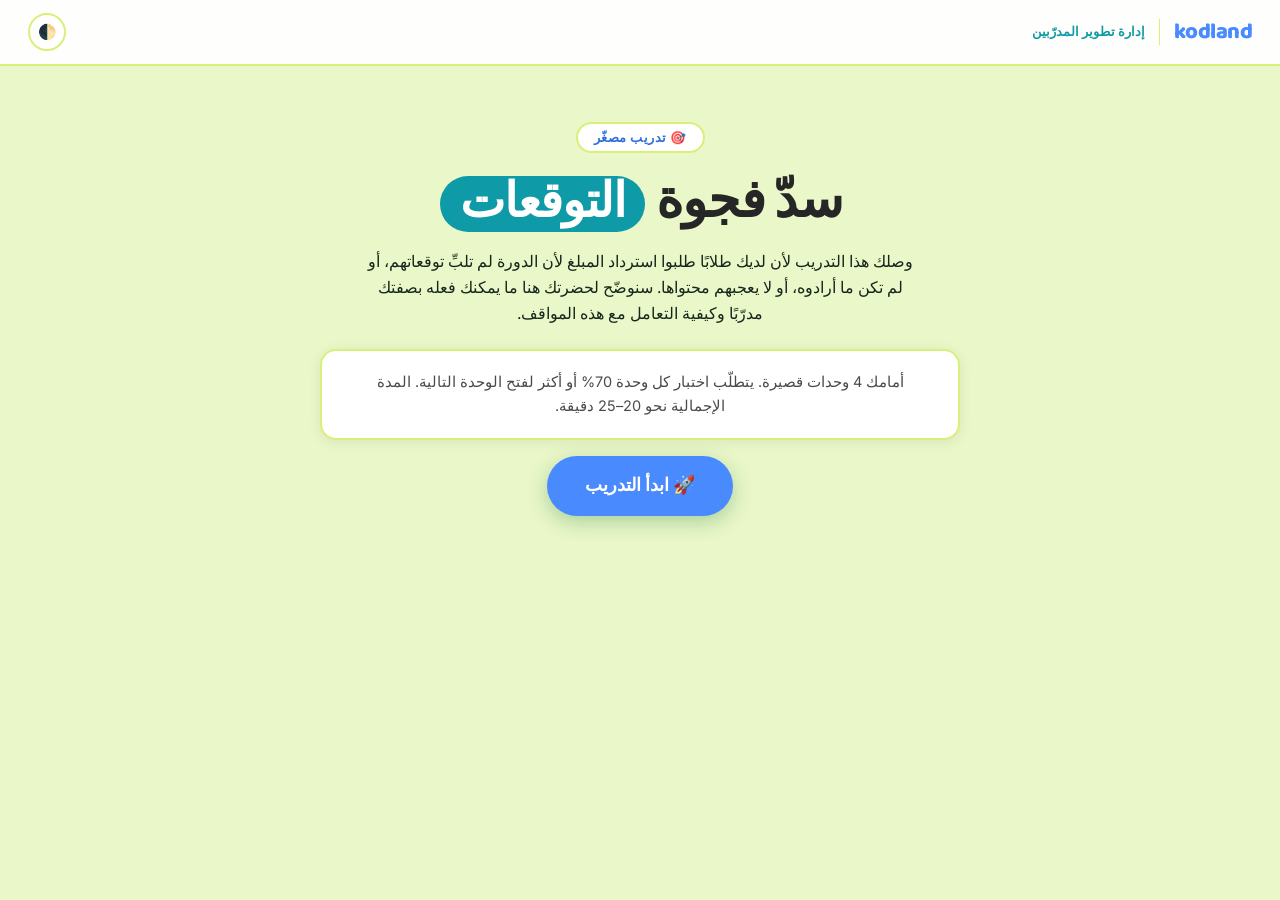
==== ar.html @ 87cab141 "Add files via upload" ====
<!DOCTYPE html>
<html lang="ar">
<head>
<meta charset="UTF-8">
<meta name="viewport" content="width=device-width, initial-scale=1.0">
<title>Mini-Training · Expectations — Kodland Tutor Training</title>
<link href="https://fonts.googleapis.com/css2?family=Baloo+2:wght@600;700;800&family=Inter:wght@400;500;600;700;800&display=swap" rel="stylesheet">
<link rel="stylesheet" href="assets/style.css">
</head>
<body>

<!-- HOME -->
<div id="screen-home" class="screen active">
  <nav class="nav">
    <a class="logo" href="#" onclick="goHome();return false;">
      <span class="logo-mark">kodland</span>
      <span class="logo-div"></span>
      <span class="logo-sub" data-i18n="logoSub"></span>
    </a>
    <div class="nav-r">
      <button class="tbtn" onclick="toggleTheme()">🌓</button>
    </div>
  </nav>
  <div class="hero">
    <div class="hero-inner">
      <div class="eyebrow" data-i18n="heroEyebrow"></div>
      <h1 data-i18n-html="heroTitle"></h1>
      <p data-i18n="heroIntro"></p>
      <div class="card"><p data-i18n="heroWork"></p></div>
      <button class="start-btn" onclick="goDashboard()" data-i18n="startBtn"></button>
    </div>
  </div>
</div>

<!-- DASHBOARD -->
<div id="screen-path" class="screen">
  <nav class="nav">
    <a class="logo" href="#" onclick="goHome();return false;">
      <span class="logo-mark">kodland</span>
      <span class="logo-div"></span>
      <span class="logo-sub" data-i18n="logoSub"></span>
    </a>
    <div class="nav-r">
      <span id="ntag" style="font-size:13px;color:var(--text-muted);font-weight:700;display:none"></span>
      <button class="tbtn" onclick="devUnlockAll()" data-i18n-title="devTitle" title="">🔓</button>
      <button class="tbtn" onclick="toggleTheme()">🌓</button>
    </div>
  </nav>
  <div class="msec">
    <div class="slbl">Your learning path</div>
    <div class="grid" id="mgrid"></div>
  </div>
</div>

<!-- CONTENT -->
<div id="screen-content" class="screen">
  <nav class="nav">
    <a class="logo" href="#" onclick="goHome();return false;">
      <span class="logo-mark">kodland</span>
      <span class="logo-div"></span>
      <span class="logo-sub" data-i18n="logoSub"></span>
    </a>
    <div class="nav-r">
      <button class="tbtn" onclick="goDashboard()" data-i18n-title="backToPath" title="">🏠</button>
      <button class="tbtn" onclick="toggleTheme()">🌓</button>
    </div>
  </nav>
  <div class="cbody" id="contentBody"></div>
</div>

<!-- RESULTS -->
<div id="screen-results" class="screen">
  <nav class="nav">
    <a class="logo" href="#" onclick="goHome();return false;">
      <span class="logo-mark">kodland</span><span class="logo-div"></span><span class="logo-sub" data-i18n="logoSub"></span>
    </a>
    <div class="nav-r"><button class="tbtn" onclick="toggleTheme()">🌓</button></div>
  </nav>
  <div class="rbody" id="resultsBody"></div>
</div>


<script>window.PROG_KEY_OVERRIDE='kl-mt-course_expectations-progress';</script>
<script src="assets/content-ar.js"></script>
<script src="assets/engine.js"></script>
</body>
</html>
---- assets/style.css ----
:root{
  --blue:#498BFF;--blue-d:#2E6FDB;--blue-l:#8FB8FF;
  --coral:#0E9AA7;--coral-d:#0B7A85;--pink-hover:#6CCBD4;--pink-hover-d:#0B7A85;
  --green:#D3FF5F;--green-d:#6B9A1E;--green-l:#E9FFB0;
  --ink:#262626;--ink2:#4A4A4A;--muted:#8A8A8A;
  --bg:#EAF7C8;--surface:#FFFFFF;--surface2:#F4FCE0;--border:#D8F07A;
  --text:var(--ink);--text2:var(--ink2);--text-muted:var(--muted);
  --nav-bg:rgba(255,255,255,0.94);--nav-b:#D8F07A;
  --shadow:0 2px 14px rgba(11,31,69,.08);--shadow-h:0 10px 30px rgba(18,59,132,.16);
  --hi-bg:#EEF5FF;--hi-b:#AECBF7;--hi-t:#123B9A;
  --opt-h:#EEF5FF;
  --ok-bg:#EAFBF1;--ok-b:#8FE3B4;--ok-t:#0F7A45;
  --no-bg:#FFF1EF;--no-b:#FFC3B8;--no-t:#B23A26;
  --cute-bg:#FFF9E1;--cute-b:#F6DE94;--cute-t:#8A6412;
  --onbg:var(--ink);--onbg2:var(--ink2);--onbg-muted:var(--muted);
  --r:16px;--rsm:10px;--rpill:999px;
}
[data-theme="dark"]{
  --ink:#ECECEC;--ink2:#B7B7C2;--muted:#8D8D99;
  --bg:#12141A;
  --coral:#3CC3CF;--coral-d:#0E9AA7;
  --surface:#1C1F27;--surface2:#242830;--border:#333A4A;
  --nav-bg:rgba(18,20,26,0.92);--nav-b:#2A2E3A;
  --shadow:0 2px 14px rgba(0,0,0,.45);--shadow-h:0 10px 30px rgba(0,0,0,.55);
  --hi-bg:rgba(73,139,255,.12);--hi-b:rgba(73,139,255,.4);--hi-t:#8FB8FF;
  --opt-h:#232838;
  --ok-bg:rgba(15,122,69,.15);--ok-b:rgba(15,122,69,.45);--ok-t:#6FE3A4;
  --no-bg:rgba(178,58,38,.15);--no-b:rgba(178,58,38,.45);--no-t:#FF8B76;
  --cute-bg:rgba(138,100,18,.18);--cute-b:rgba(138,100,18,.45);--cute-t:#F6DE94;
  --onbg:var(--ink);--onbg2:var(--ink2);--onbg-muted:var(--muted);
}
*{box-sizing:border-box;margin:0;padding:0}
html{scroll-behavior:smooth}
body{background:var(--bg);color:var(--text);font-family:'Inter',sans-serif;min-height:100vh;overflow-x:hidden;transition:background .25s,color .25s}
.screen{display:none;min-height:100vh;flex-direction:column}
.screen.active{display:flex}
.nav{display:flex;align-items:center;justify-content:space-between;padding:0 28px;height:66px;background:var(--nav-bg);backdrop-filter:blur(14px);border-bottom:2px solid var(--nav-b);position:sticky;top:0;z-index:100}
.logo{display:flex;align-items:center;gap:9px;text-decoration:none;flex-shrink:0}
.logo-mark{font-family:'Baloo 2',sans-serif;font-weight:800;font-size:22px;letter-spacing:-.5px;color:var(--blue);line-height:1;white-space:nowrap}
.logo-sub{font-family:'Inter',sans-serif;font-weight:700;font-size:12.5px;color:var(--coral);white-space:nowrap;line-height:1.3;max-width:180px}
.logo-div{width:1px;height:26px;background:var(--border);margin:0 5px}
.nav-r{display:flex;align-items:center;gap:8px;position:relative}
.tbtn{display:flex;align-items:center;justify-content:center;width:38px;height:38px;border-radius:50%;background:var(--surface);border:2px solid var(--border);color:var(--text2);font-size:15px;cursor:pointer;transition:all .15s;flex-shrink:0}
.tbtn:hover{border-color:var(--blue-l);background:var(--surface2)}
/* HERO */
.hero{padding:56px 40px 40px;text-align:center;position:relative;overflow:hidden}
.hero-inner{position:relative;max-width:640px;margin:0 auto}
.eyebrow{display:inline-flex;align-items:center;gap:6px;background:var(--surface);border:2px solid var(--border);border-radius:var(--rpill);padding:6px 16px;font-family:'Inter',sans-serif;font-size:12.5px;font-weight:800;color:var(--blue-d);margin-bottom:22px;text-transform:uppercase;letter-spacing:.5px}
.hero h1{font-family:'Baloo 2',sans-serif;font-size:clamp(32px,5.2vw,52px);font-weight:800;line-height:1.08;letter-spacing:-1px;color:var(--onbg);margin-bottom:16px}
.h-pill{display:inline-block;background:#0E9AA7;color:#fff;border-radius:var(--rpill);padding:2px 20px;margin:0 2px;font-size:.92em}
.hero p{color:#16261c;font-size:16px;line-height:1.65;margin-bottom:22px;max-width:560px;margin-left:auto;margin-right:auto;position:relative;z-index:1}
[data-theme="dark"] .hero p{color:var(--onbg2)}
.hero-reasons{max-width:560px;margin:0 auto 24px;text-align:left;display:flex;flex-direction:column;gap:10px}
.hr-item{display:flex;gap:13px;align-items:center;background:var(--surface);border:2px solid var(--border);border-radius:14px;padding:13px 17px;font-size:14.5px;color:var(--text2);line-height:1.55;box-shadow:var(--shadow)}
.hr-item .hr-ic{flex-shrink:0;font-size:18px;line-height:1;width:38px;height:38px;border-radius:50%;background:var(--hi-bg);display:flex;align-items:center;justify-content:center}
.hr-item:nth-child(2) .hr-ic{background:#E4F5D3}
.hr-item:nth-child(3) .hr-ic{background:#FFE9F2}
.start-btn{display:inline-block;padding:16px 38px;background:var(--blue);color:#fff;border:none;border-radius:var(--rpill);font-family:'Baloo 2',sans-serif;font-size:18px;font-weight:700;cursor:pointer;transition:all .15s;box-shadow:0 6px 20px rgba(20,120,60,.3);margin-top:4px}
.start-btn:hover{background:var(--pink-hover-d);transform:translateY(-2px);box-shadow:0 8px 24px rgba(212,160,23,.4)}
/* DASHBOARD */
.msec{padding:8px 32px 70px;max-width:1080px;margin:0 auto;width:100%}
.slbl{font-family:'Baloo 2',sans-serif;font-size:13px;font-weight:700;text-transform:uppercase;letter-spacing:1.5px;color:var(--onbg-muted);margin-bottom:16px;margin-top:4px}
.grid{display:grid;grid-template-columns:repeat(auto-fill,minmax(290px,1fr));gap:16px}
.mc{background:var(--surface);border:2px solid var(--border);border-radius:var(--r);overflow:hidden;cursor:pointer;transition:transform .2s,box-shadow .2s,border-color .2s;box-shadow:var(--shadow)}
.mc:hover:not(.locked){transform:translateY(-4px);box-shadow:var(--shadow-h)}
.mc.locked{opacity:.5;cursor:not-allowed}
.mc.done{border-color:var(--blue)}
.mc-stripe{height:7px}
.mc-body{padding:22px}
.mc-top{display:flex;align-items:center;justify-content:space-between;margin-bottom:9px}
.mc-num{font-size:12px;font-weight:800;letter-spacing:.8px;text-transform:uppercase;color:var(--text-muted)}
.mc-em{font-size:32px}
.mc-title{font-family:'Baloo 2',sans-serif;font-size:22px;font-weight:700;letter-spacing:-.2px;color:var(--text);margin-bottom:7px;line-height:1.15}
.mc-desc{font-size:14.5px;color:var(--text2);line-height:1.6}
.mc-foot{margin-top:16px;display:flex;align-items:center;justify-content:space-between}
.badge{font-family:'Inter',sans-serif;font-size:11px;font-weight:800;letter-spacing:.3px;padding:5px 13px;border-radius:var(--rpill);text-transform:uppercase}
.bd{background:#E4F5D3;color:var(--green-d);border:1.5px solid var(--green)}
.bs{background:var(--coral);color:#fff;border:1.5px solid var(--coral-d)}
.bl{background:var(--surface2);color:var(--text-muted);border:1.5px solid var(--border)}
.br{background:#DCEBFF;color:var(--blue-d);border:1.5px solid var(--blue-l)}
[data-theme="dark"] .bd{background:rgba(211,255,95,.15);color:var(--green);border-color:rgba(211,255,95,.4)}
[data-theme="dark"] .br{background:rgba(73,139,255,.15);color:var(--blue-l);border-color:rgba(73,139,255,.4)}
.stag{font-size:12.5px;color:var(--text-muted);font-weight:600}
.stag b{color:var(--text)}
/* CONTENT */
.cbody{padding:38px 40px 60px;max-width:820px;margin:0 auto;width:100%;flex:1}
.meyebrow{font-size:11.5px;font-weight:800;text-transform:uppercase;letter-spacing:1px;color:var(--onbg-muted);margin-bottom:9px}
.mh1{font-family:'Baloo 2',sans-serif;font-size:clamp(26px,4vw,38px);font-weight:800;letter-spacing:-.6px;line-height:1.12;color:var(--onbg);margin-bottom:16px}
.mobj{background:var(--surface);border:2px solid var(--border);border-left:5px solid var(--coral);border-radius:0 var(--rsm) var(--rsm) 0;padding:14px 18px;font-size:14.5px;color:var(--text2);line-height:1.6;margin-bottom:34px}
.mobj strong{color:var(--text)}
.sch{font-family:'Baloo 2',sans-serif;font-size:24px;font-weight:800;margin:44px 0 18px;color:var(--onbg);display:flex;align-items:center;gap:12px;letter-spacing:-.3px}
.sch::before{content:'';width:12px;height:12px;border-radius:4px;background:var(--coral);flex-shrink:0;transform:rotate(45deg)}
.sch::after{content:'';flex:1;height:3px;background:var(--coral);border-radius:2px;opacity:.4}
.card{background:var(--surface);border:2px solid var(--border);border-radius:var(--r);padding:19px 21px;margin-bottom:12px;box-shadow:var(--shadow)}
.card h4{font-family:'Baloo 2',sans-serif;font-size:15px;font-weight:700;color:var(--text);margin-bottom:8px}
.card p,.card li{font-size:14.5px;color:var(--text2);line-height:1.7}
.card ul,.card ol{padding-left:18px}
.card li{margin-bottom:6px}
.card p strong,.card li strong{color:var(--text)}
.card p{margin-bottom:10px}
.card p:last-child{margin-bottom:0}
.tbl-wrap{overflow-x:auto;margin-top:4px}
.card table{width:100%;border-collapse:collapse;font-size:13.6px;line-height:1.55}
.card th{text-align:left;padding:9px 11px;border-bottom:2px solid var(--border);font-family:'Baloo 2',sans-serif;font-size:12.8px;color:var(--text)}
.card td{padding:9px 11px;border-bottom:1px solid var(--border);color:var(--text2);vertical-align:top}
.card tr:last-child td{border-bottom:none}
.card.hi{background:var(--hi-bg);border-color:var(--hi-b)}
.card.hi h4{color:var(--hi-t);font-size:16.5px}
.card.hi p,.card.hi li{color:var(--hi-t);opacity:.92}
.card.ok{background:var(--ok-bg);border-color:var(--ok-b)}
.card.ok h4{color:var(--ok-t)}
.card.ok p,.card.ok li{color:var(--ok-t);opacity:.92}
.card.danger{background:var(--no-bg);border-color:var(--no-b)}
.card.danger h4{color:var(--no-t)}
.card.danger p,.card.danger li{color:var(--no-t);opacity:.92}
.card.danger th{color:var(--no-t);border-color:var(--no-b)}
.card.danger td{color:var(--no-t);opacity:.9;border-color:var(--no-b)}
.card.cute{background:var(--cute-bg);border-color:var(--cute-b)}
.card.cute h4{color:var(--cute-t);font-size:16.5px}
.card.cute p,.card.cute li{color:var(--cute-t);opacity:.92}
.acc-item{background:var(--surface);border:2px solid var(--border);border-radius:var(--r);margin-bottom:12px;box-shadow:var(--shadow);overflow:hidden}
.acc-item summary{cursor:pointer;list-style:none;padding:18px 22px;font-family:'Baloo 2',sans-serif;font-weight:700;font-size:16px;display:flex;align-items:center;justify-content:space-between;gap:10px}
.acc-item summary::-webkit-details-marker{display:none}
.acc-item summary::after{content:'▾';font-size:14px;color:var(--text-muted);flex-shrink:0;transition:transform .2s}
.acc-item[open] summary::after{transform:rotate(180deg)}
.acc-item .acc-body{padding:0 22px 20px}
.acc-big-title{font-family:'Baloo 2',sans-serif;font-weight:800;font-size:23px;margin:30px 0 16px;text-align:center}
.sib{padding:16px 18px}
.sib-head{display:flex;align-items:center;gap:14px;margin-bottom:10px}
.sib-ic{font-size:38px;line-height:1;flex-shrink:0;width:52px;height:52px;display:flex;align-items:center;justify-content:center;background:var(--surface2);border-radius:50%}
.sib-head h4{font-family:'Baloo 2',sans-serif;font-size:19px;font-weight:800;line-height:1.25;color:var(--text)}
.sib-body{font-size:13.5px;line-height:1.55}
.sib-body ul,.sib-body ol{margin:0;padding-left:20px}
.sib-body li{margin-bottom:5px}
.sib-body p{margin-bottom:6px}
.notice-line{display:flex;align-items:flex-start;gap:10px;background:var(--surface2);border-radius:var(--rsm);padding:12px 14px;margin-bottom:12px;font-size:13.5px;line-height:1.5}
.notice-line .nl-ic{font-size:22px;flex-shrink:0}
.doavoid{display:grid;grid-template-columns:1fr 1fr;gap:14px;margin-bottom:14px}
@media(max-width:600px){.doavoid{grid-template-columns:1fr}}
.doavoid .dobox,.doavoid .avoidbox{border-radius:var(--r);padding:18px 19px;box-shadow:var(--shadow)}
.doavoid .dobox{background:var(--ok-bg);border:2px solid var(--ok-b)}
.doavoid .avoidbox{background:var(--no-bg);border:2px solid var(--no-b)}
.doavoid h5{font-family:'Baloo 2',sans-serif;font-weight:800;font-size:14.5px;margin-bottom:11px;display:flex;align-items:center;gap:7px}
.doavoid .dobox h5{color:var(--ok-t)}
.doavoid .avoidbox h5{color:var(--no-t)}
.doavoid ul{list-style:none;padding:0;margin:0;display:flex;flex-direction:column;gap:10px}
.doavoid li{display:flex;gap:8px;font-size:13.6px;line-height:1.55}
.doavoid .dobox li{color:var(--ok-t)}
.doavoid .avoidbox li{color:var(--no-t)}
.doavoid li .lic{flex-shrink:0}
.doavoid em{opacity:.85}
.pattern-row{display:grid;grid-template-columns:repeat(3,1fr);gap:14px;margin-bottom:14px}
@media(max-width:760px){.pattern-row{grid-template-columns:1fr}}
.pattern-card{background:var(--surface);border:2px solid var(--border);border-radius:var(--r);padding:22px 20px;box-shadow:var(--shadow);text-align:center;display:flex;flex-direction:column}
.pattern-ic{font-size:38px;margin-bottom:10px}
.pattern-title{font-family:'Baloo 2',sans-serif;font-weight:800;font-size:16px;margin-bottom:9px;color:var(--text)}
.pattern-desc{font-size:12.8px;color:var(--text2);margin-bottom:12px;line-height:1.5;font-style:italic}
.pattern-note{font-size:12.8px;color:var(--text2);line-height:1.55;text-align:left;background:var(--surface2);border-radius:10px;padding:11px 13px;margin-top:auto}
.mobj-box{display:flex;gap:16px;align-items:flex-start;background:var(--surface);border:2px solid var(--border);border-radius:var(--r);padding:18px 20px;margin-bottom:34px;box-shadow:var(--shadow)}
.mobj-ic{width:46px;height:46px;border-radius:50%;background:var(--hi-bg);display:flex;align-items:center;justify-content:center;font-size:21px;flex-shrink:0}
.mobj-txt strong{font-family:'Baloo 2',sans-serif;font-size:11.5px;text-transform:uppercase;letter-spacing:.6px;color:var(--coral);display:block;margin-bottom:5px}
.mobj-txt p{font-size:14.5px;color:var(--text2);line-height:1.6;margin:0}
.mc-em-circle{width:54px;height:54px;border-radius:50%;display:flex;align-items:center;justify-content:center;font-size:27px;flex-shrink:0}
.co-star{background:#FFF6DC;border-color:#F4D883;color:#8A6412}
[data-theme="dark"] .co-star{background:rgba(244,216,131,.15);border-color:rgba(244,216,131,.4);color:#F4D883}
.step-flow{display:flex;align-items:stretch;gap:8px;margin-bottom:14px;flex-wrap:wrap}
.step-box{flex:1;min-width:160px;background:var(--surface);border:2px solid var(--border);border-radius:var(--r);padding:18px 15px;text-align:center;box-shadow:var(--shadow);display:flex;flex-direction:column;align-items:center;justify-content:flex-start}
.step-ic{font-size:32px;margin-bottom:9px}
.step-lbl{font-size:13px;color:var(--text2);line-height:1.45;font-weight:600}
.step-arrow{display:flex;align-items:center;justify-content:center;font-size:22px;color:var(--coral);flex:0 0 auto;font-weight:800}
@media(max-width:700px){.step-flow{flex-direction:column}.step-arrow{transform:rotate(90deg);margin:-4px auto}}
.bigstat{display:flex;gap:22px;align-items:center;background:var(--surface);border:2px solid var(--border);border-radius:var(--r);padding:24px 26px;margin-bottom:14px;box-shadow:var(--shadow)}
.bigstat-num{font-family:'Baloo 2',sans-serif;font-size:54px;font-weight:800;color:var(--blue-d);flex-shrink:0;line-height:1;min-width:110px;text-align:center}
.bigstat-txt{font-size:14px;color:var(--text2);line-height:1.65}
.bigstat-txt strong{color:var(--text)}
@media(max-width:560px){.bigstat{flex-direction:column;text-align:center}}
.ck-list{display:flex;flex-direction:column;gap:11px;background:var(--surface);border:2px solid var(--border);border-radius:var(--r);padding:18px 20px;margin-bottom:12px;box-shadow:var(--shadow)}
.ck-row{display:flex;gap:11px;align-items:flex-start;font-size:14px;color:var(--text2);line-height:1.55}
.ck-box{flex-shrink:0;font-size:18px;color:var(--blue-d);margin-top:-1px}
.nc-list{display:flex;flex-direction:column;gap:12px;margin-bottom:12px}
.nc-row{display:flex;gap:14px;align-items:flex-start;background:var(--surface);border:2px solid var(--border);border-radius:var(--r);padding:15px 18px;box-shadow:var(--shadow)}
.nc-num{flex-shrink:0;width:32px;height:32px;border-radius:50%;background:var(--blue-l);color:var(--blue-d);display:flex;align-items:center;justify-content:center;font-family:'Baloo 2',sans-serif;font-weight:800;font-size:15px}
.nc-txt{font-size:14px;color:var(--text2);line-height:1.6;padding-top:4px}
.mt-pic-crop{position:relative;overflow:hidden;border-radius:var(--r);border:2px solid var(--border);box-shadow:var(--shadow);margin:4px 0 14px;background:var(--surface)}
.mt-pic-crop img{position:absolute;display:block;max-width:none;height:auto}
.sib-strat{display:inline-flex;align-items:center;gap:6px;font-family:'Baloo 2',sans-serif;font-weight:800;font-size:15px;color:var(--coral-d);text-transform:uppercase;letter-spacing:.5px;margin:0 0 6px}
.dt{margin-bottom:16px;scroll-margin-top:90px}
.dt-bar{display:grid;grid-template-columns:repeat(auto-fit,minmax(150px,1fr));gap:10px;margin-bottom:14px}
@media(max-width:700px){.dt-bar{grid-template-columns:repeat(2,1fr)}}
.dt-btn{display:flex;flex-direction:column;align-items:center;gap:6px;background:var(--surface);border:2px solid var(--border);border-radius:var(--r);padding:14px 8px 12px;font-family:'Baloo 2',sans-serif;font-weight:800;font-size:14.5px;color:var(--text2);cursor:pointer;box-shadow:var(--shadow);transition:transform .15s,border-color .15s,background .15s}
.dt-btn:hover{transform:translateY(-2px)}
.dt-btn.on{border-color:var(--coral);background:var(--hi-bg);color:var(--text)}
.dt-btn-ic{font-size:36px;line-height:1}
.dt-btn-lbl{line-height:1.2;text-align:center}
.dt-panel{display:none}
.dt-panel.on{display:block;animation:dtIn .25s ease}
@keyframes dtIn{from{opacity:0;transform:translateY(6px)}to{opacity:1;transform:none}}
.dt-intro{display:flex;gap:16px;align-items:flex-start;background:var(--surface);border:2px solid var(--border);border-left:6px solid var(--coral);border-radius:var(--r);padding:18px 20px;margin-bottom:12px;box-shadow:var(--shadow)}
.dt-intro-ic{font-size:46px;line-height:1;flex-shrink:0}
.dt-intro-t{font-family:'Baloo 2',sans-serif;font-weight:800;font-size:20px;color:var(--text);margin-bottom:4px}
.dt-intro p{font-size:14.5px;color:var(--text2);line-height:1.65;margin:0}
.dt-intro p strong{color:var(--text)}
.dt-panel .icon-grid{grid-template-columns:repeat(auto-fit,minmax(300px,1fr))}
.dt-panel .icon-grid-item{padding:16px 16px}
.dt-panel .igi-ic{width:56px;height:56px;font-size:30px}
.dt-panel .igi-txt{font-size:14px}
.dt-next{display:block;margin:6px 0 0 auto;background:var(--coral);color:#fff;border:none;border-radius:999px;padding:11px 22px;font-family:'Baloo 2',sans-serif;font-weight:800;font-size:14.5px;cursor:pointer;box-shadow:var(--shadow)}
.dt-next:hover{background:var(--pink-hover-d)}
.dt-done{text-align:right;font-family:'Baloo 2',sans-serif;font-weight:800;font-size:14.5px;color:var(--green-d);margin-top:6px}
.co-body .cv-see{display:flex;gap:8px;align-items:flex-start;margin-bottom:8px}
.co-body .cv-do{display:flex;gap:8px;align-items:flex-start}
.co-body .cv-lbl{flex-shrink:0;font-size:15px}
.icon-grid{display:grid;grid-template-columns:repeat(auto-fit,minmax(220px,1fr));gap:12px;margin-bottom:12px}
.icon-grid-item{display:flex;gap:12px;align-items:flex-start;background:var(--surface);border:2px solid var(--border);border-radius:var(--r);padding:15px 16px;box-shadow:var(--shadow)}
.igi-ic{font-size:24px;flex-shrink:0;width:36px;height:36px;border-radius:50%;background:var(--hi-bg);display:flex;align-items:center;justify-content:center}
.igi-txt{font-size:13.5px;color:var(--text2);line-height:1.55}
.igi-txt strong{color:var(--text)}
.tl-wrap{display:flex;flex-direction:column;margin-bottom:14px}
.tl-item{display:flex;gap:14px;background:var(--surface);border:2px solid var(--border);border-radius:var(--r);padding:16px 18px;box-shadow:var(--shadow)}
.tl-ic{width:42px;height:42px;border-radius:50%;background:var(--hi-bg);display:flex;align-items:center;justify-content:center;font-size:20px;flex-shrink:0}
.tl-lbl{font-family:'Baloo 2',sans-serif;font-weight:800;font-size:12.5px;color:var(--coral-d);text-transform:uppercase;letter-spacing:.4px;margin-bottom:7px}
.tl-body{flex:1}
.tl-body ul{padding-left:18px;margin:0}
.tl-body li{font-size:13.5px;color:var(--text2);line-height:1.6;margin-bottom:5px}
.tl-body li:last-child{margin-bottom:0}
.tl-connector{width:2px;height:16px;background:var(--border);margin-left:39px}
.tbl-full{width:100vw;position:relative;left:50%;right:50%;margin-left:-50vw;margin-right:-50vw;padding:0 max(20px,calc(50vw - 570px));overflow-x:auto;box-sizing:border-box}
.tbl-full table{min-width:1100px}
.tbl-full .card{margin:0}
.tbl-full table tr:nth-child(even){background:var(--surface2)}
.tbl-full table th{position:sticky;top:0;background:var(--blue);color:#fff}
.rule-row{display:flex;flex-direction:column;gap:10px;margin-bottom:14px}
.rule-card{display:flex;gap:14px;align-items:flex-start;background:var(--surface);border:2px solid var(--border);border-left:5px solid var(--blue);border-radius:var(--r);padding:15px 18px;box-shadow:var(--shadow)}
.rule-num{width:32px;height:32px;border-radius:50%;background:var(--blue);color:#fff;font-family:'Baloo 2',sans-serif;font-weight:800;font-size:14px;display:flex;align-items:center;justify-content:center;flex-shrink:0}
.rule-ic{font-size:22px;flex-shrink:0}
.rule-txt{font-size:13.8px;color:var(--text2);line-height:1.55}
.rule-txt strong{color:var(--text)}
.bo-mock{background:#211E33;border-radius:16px;padding:22px 22px 18px;color:#EDEAF9;font-family:'Segoe UI',Inter,sans-serif;margin-bottom:14px;box-shadow:var(--shadow-h);position:relative;margin-top:10px}
.bo-mock-tag{position:absolute;top:-12px;left:18px;background:var(--coral);color:#fff;font-family:'Baloo 2',sans-serif;font-size:11px;font-weight:800;padding:5px 13px;border-radius:999px;text-transform:uppercase;letter-spacing:.4px;box-shadow:0 3px 8px rgba(0,0,0,.25)}
/* BO SIMULATION EMBED (breaks out of the content column on purpose) */
.sim-embed{position:relative;left:50%;right:50%;margin-left:-50vw;margin-right:-50vw;width:100vw;max-width:100vw;margin-top:18px;margin-bottom:22px}
.sim-embed-inner{max-width:1440px;margin:0 auto;padding:0 16px}
.sim-embed-tag{display:inline-block;background:var(--coral);color:#fff;font-family:'Baloo 2',sans-serif;font-size:11px;font-weight:800;padding:5px 13px;border-radius:999px;text-transform:uppercase;letter-spacing:.4px;margin-bottom:10px}
.sim-embed iframe{width:100%;height:480px;border:2px solid var(--border);border-radius:16px;box-shadow:var(--shadow-h);display:block;background:#211E33}
@media(max-width:760px){.sim-embed iframe{height:420px}}
.bo-tabs{display:flex;gap:8px;margin-bottom:14px;flex-wrap:wrap}
.bo-tab{padding:8px 16px;border-radius:8px;border:1px solid #3A3460;background:#2C2846;color:#C3BEDA;font-size:12.5px;font-weight:700;cursor:pointer;font-family:inherit}
.bo-tab.active{background:#498BFF;color:#fff;border-color:#498BFF}
.bo-field{display:flex;gap:10px;padding:9px 0;border-bottom:1px solid rgba(255,255,255,.07);font-size:13px;color:#C3BEDA}
.bo-field:last-child{border-bottom:none}
.bo-field b{color:#fff;min-width:110px;display:inline-block}
.bo-comment{background:#2C2846;border-radius:10px;padding:13px 15px;font-size:12.8px;color:#C3BEDA;line-height:1.65;margin-top:2px}
.bo-comment .role{display:inline-block;background:#3A3460;color:#AEB8FA;font-size:10px;font-weight:800;padding:2px 8px;border-radius:5px;margin-bottom:7px}
.bo-progress-head{display:flex;justify-content:space-between;align-items:flex-start;flex-wrap:wrap;gap:10px;margin-bottom:14px}
.bo-select{background:#342E56;border:1px solid #3A3460;color:#EDEAF9;padding:7px 12px;border-radius:8px;font-size:12.5px;font-family:inherit}
.bo-status{font-size:12px;color:#C3BEDA;display:flex;align-items:center;gap:4px;flex-wrap:wrap}
.bo-status b{color:#fff}
.bo-info-ic{width:22px;height:22px;border-radius:50%;background:#342E56;color:#8FB8FF;display:inline-flex;align-items:center;justify-content:center;font-size:12px;cursor:pointer;border:1px solid #3A3460;margin-left:4px}
.bo-grid-row{display:flex;align-items:center;gap:10px;margin-bottom:12px;flex-wrap:wrap}
.bo-mod-lbl{width:28px;font-weight:800;color:#fff;font-size:13px;flex-shrink:0}
.bo-cell-wrap{display:flex;flex-direction:column;align-items:center;gap:4px;width:66px}
.bo-cell-lbl{font-size:9.5px;color:#8B85A6}
.bo-cell{padding:6px 0;width:100%;text-align:center;border-radius:999px;font-size:11px;font-weight:700}
.bo-cell.attended{background:rgba(52,211,153,.18);color:#7FE8BE}
.bo-cell.absent{background:rgba(242,113,109,.2);color:#FF9C97}
.bo-cell.notsubmitted{background:rgba(242,140,109,.22);color:#FFA98F}
.bo-cell.reviewed{background:rgba(52,211,153,.18);color:#7FE8BE}
.bo-cell.next{background:#342E56;color:#6b6584}
.bo-mod-total{font-size:11.5px;color:#8B85A6;margin-left:4px}
.bo-legend{display:none;position:absolute;top:6px;right:0;background:#fff;color:#2a2540;border-radius:10px;padding:15px 17px;box-shadow:0 10px 30px rgba(0,0,0,.45);z-index:20;width:min(430px,90vw);font-size:12px}
.bo-legend.show{display:block}
.bo-legend-cols{display:grid;grid-template-columns:1fr 1fr;gap:16px}
.bo-legend h6{font-size:11px;text-transform:uppercase;letter-spacing:.4px;color:#8A84A3;margin-bottom:8px}
.bo-legend-row{display:flex;align-items:center;gap:7px;margin-bottom:7px;line-height:1.3}
.bo-legend-dot{width:10px;height:10px;border-radius:50%;flex-shrink:0}
@media(max-width:560px){.bo-legend-cols{grid-template-columns:1fr}.bo-cell-wrap{width:58px}}
.two-col{display:grid;grid-template-columns:1fr 1fr;gap:12px}
@media(max-width:600px){.two-col{grid-template-columns:1fr}}
.three-col{display:grid;grid-template-columns:1fr 1fr 1fr;gap:12px}
@media(max-width:760px){.three-col{grid-template-columns:1fr}}
.divider{border:none;border-top:2px solid var(--border);margin:34px 0}
.ctabtn{display:block;width:100%;padding:17px;background:var(--blue);color:#fff;border:none;border-radius:var(--rpill);font-family:'Baloo 2',sans-serif;font-size:18px;font-weight:700;cursor:pointer;transition:all .15s;margin-bottom:40px;margin-top:4px;box-shadow:0 4px 16px rgba(20,120,60,.28)}
.ctabtn:hover{background:var(--pink-hover-d);transform:translateY(-2px);box-shadow:0 6px 20px rgba(212,160,23,.4)}
.ctabtn:disabled{opacity:.4;cursor:not-allowed;transform:none;box-shadow:none}
@media(max-width:640px){.cbody,.msec,.hero{padding-left:18px;padding-right:18px}}
/* VIDEO SLOT (placeholder — no footage yet) */
.vslot{background:#000000;border:2px solid #2A2A2A;border-radius:var(--r);padding:22px 22px 20px;margin-bottom:12px;color:#EAEAEA}
.vslot-top{display:flex;align-items:center;gap:10px;margin-bottom:10px}
.vslot-ic{width:38px;height:38px;border-radius:50%;background:rgba(255,255,255,.08);display:flex;align-items:center;justify-content:center;font-size:17px;flex-shrink:0}
.vslot-title{font-family:'Baloo 2',sans-serif;font-weight:700;font-size:15px;color:#fff}
.vslot-meta{font-size:11.5px;color:#8FB8FF;text-transform:uppercase;letter-spacing:.5px;font-weight:800;margin-top:2px}
.vslot-frame{background:#000000;border:1px solid rgba(255,255,255,.15);border-radius:12px;padding:26px;text-align:center;margin-bottom:12px;overflow:hidden}
.vslot-frame .big{font-size:30px;margin-bottom:6px}
.vslot-frame .lbl{font-size:12.5px;color:#8FB8FF;font-weight:700}
.vslot-brief{font-size:13px;line-height:1.6;color:#CFCFCF;font-style:italic}
/* CALLOUT (guide-style emoji callouts) */
.callout{display:flex;gap:12px;border-radius:var(--rsm);padding:15px 17px;margin-bottom:12px;font-size:14.3px;line-height:1.68;border:1.5px solid}
.co-ic{font-size:19px;flex-shrink:0;margin-top:1px}
.co-body p{margin-bottom:8px}
.co-body p:last-child{margin-bottom:0}
.co-body ul,.co-body ol{padding-left:18px;margin-bottom:8px}
.co-body li{margin-bottom:4px}
.co-target{background:var(--hi-bg);border-color:var(--hi-b);color:var(--hi-t)}
.co-warn{background:#FFF6EE;border-color:#FBD9B0;color:#9A5B12}
[data-theme="dark"] .co-warn{background:rgba(154,91,18,.18);border-color:rgba(154,91,18,.45);color:#F5B971}
.co-danger{background:var(--no-bg);border-color:var(--no-b);color:var(--no-t)}
.co-ok{background:var(--ok-bg);border-color:var(--ok-b);color:var(--ok-t)}
.co-cute{background:var(--cute-bg);border-color:var(--cute-b);color:var(--cute-t)}
.co-idea{background:#EFFAFF;border-color:#B9E6FA;color:#0B5E85}
[data-theme="dark"] .co-idea{background:rgba(11,94,133,.18);border-color:rgba(11,94,133,.45);color:#7FD4F5}
.co-loop{background:var(--hi-bg);border-color:var(--hi-b);color:var(--hi-t)}
.co-body b,.co-body strong{color:inherit}
/* INTERACTION (selection-based exercises) */
.ix-wrap{background:var(--surface);border:2px solid var(--border);border-radius:var(--r);padding:24px;margin-bottom:16px;box-shadow:var(--shadow)}
.ix-badge{display:inline-flex;align-items:center;gap:6px;background:#DDF3E5;color:var(--blue-d);border:1.5px solid var(--blue-l);border-radius:var(--rpill);padding:5px 14px;font-size:11.5px;font-weight:800;text-transform:uppercase;letter-spacing:.4px;margin-bottom:14px}
[data-theme="dark"] .ix-badge{background:rgba(143,224,180,.15);color:var(--blue-l)}
.ix-title{font-family:'Baloo 2',sans-serif;font-size:18px;font-weight:800;color:var(--text);margin-bottom:8px}
.ix-instr{font-size:14px;color:var(--text2);line-height:1.6;margin-bottom:18px}
.ix-card{background:var(--surface2);border:2px solid var(--border);border-radius:var(--rsm);padding:14px 16px;margin-bottom:10px;font-size:14px;color:var(--text);cursor:pointer;transition:all .15s;line-height:1.55}
.ix-card:hover:not(.locked){border-color:var(--blue-l);transform:translateY(-1px)}
.ix-card.locked{cursor:default}
.ix-card.correct{background:var(--ok-bg);border-color:var(--ok-b);color:var(--ok-t)}
.ix-card.wrong{background:var(--no-bg);border-color:var(--no-b);color:var(--no-t)}
.ix-zones{display:grid;grid-template-columns:repeat(auto-fit,minmax(180px,1fr));gap:10px;margin-top:14px}
.ix-zone{border:2px dashed var(--border);border-radius:var(--rsm);padding:12px;text-align:center;font-family:'Baloo 2',sans-serif;font-weight:700;font-size:13px;color:var(--text2)}
.ix-zone-btn{display:block;width:100%;padding:9px 8px;margin-top:8px;border-radius:8px;border:2px solid var(--border2,var(--border));background:var(--surface);font-family:'Inter',sans-serif;font-weight:700;font-size:12.5px;cursor:pointer;color:var(--text2)}
.ix-zone-btn:hover:not(:disabled){border-color:var(--blue-l);color:var(--blue-d)}
.ix-zone-btn:disabled{opacity:.4;cursor:not-allowed}
.ix-zone-btn.correct-zone{opacity:1!important;background:var(--ok-bg);border-color:var(--ok-b);color:var(--ok-t)}
.ix-zone-btn.wrong-zone{opacity:1!important;background:var(--no-bg);border-color:var(--no-b);color:var(--no-t)}
.ix-fb{margin-top:8px;font-size:13px;line-height:1.55;border-radius:8px;padding:9px 12px}
.ix-fb.ok{background:var(--ok-bg);color:var(--ok-t)}
.ix-fb.bad{background:var(--no-bg);color:var(--no-t)}
.ix-progress{font-size:12.5px;color:var(--text-muted);font-weight:700;margin-top:14px;text-align:right}
.ix-nextbtn{display:none;margin-top:16px;width:100%;padding:14px;background:var(--blue);color:#fff;border:none;border-radius:var(--rpill);font-family:'Baloo 2',sans-serif;font-size:16px;font-weight:700;cursor:pointer}
.ix-nextbtn.show{display:block}
.ix-nextbtn:hover{background:var(--pink-hover-d)}
.ix-sim-link{display:flex;gap:16px;align-items:center;background:var(--hi-bg);border:2px solid var(--hi-b);border-radius:var(--r);padding:20px;margin-bottom:16px}
.ix-sim-link .em{font-size:34px;flex-shrink:0}
.ix-sim-link a.simbtn{display:inline-block;margin-top:8px;background:var(--blue);color:#fff;padding:10px 20px;border-radius:var(--rpill);font-family:'Baloo 2',sans-serif;font-weight:700;font-size:14px;text-decoration:none}
.ix-sim-link a.simbtn:hover{background:var(--pink-hover-d)}
/* QUIZ */
.qbody{padding:38px 40px;max-width:700px;margin:0 auto;width:100%;flex:1}
.qpt{height:8px;background:var(--surface2);border:1.5px solid var(--border);border-radius:var(--rpill);margin-bottom:38px;overflow:hidden}
.qpf{height:100%;background:linear-gradient(90deg,var(--blue),var(--coral));border-radius:var(--rpill);transition:width .4s ease}
.qctr{font-size:12.5px;font-weight:800;text-transform:uppercase;letter-spacing:1px;color:var(--onbg-muted);margin-bottom:11px}
.qtxt{font-family:'Baloo 2',sans-serif;font-size:22px;font-weight:700;letter-spacing:-.3px;line-height:1.35;margin-bottom:28px;color:var(--onbg)}
.qopts{display:flex;flex-direction:column;gap:11px}
.qopt{background:var(--surface);border:2px solid var(--border);border-radius:var(--r);padding:15px 19px;cursor:pointer;font-size:14.5px;color:var(--text);font-family:'Inter',sans-serif;font-weight:500;transition:all .15s;text-align:left;line-height:1.5;box-shadow:var(--shadow)}
.qopt:hover:not(.answered){background:var(--opt-h);border-color:var(--blue-l)}
.qopt.correct{background:var(--ok-bg);border-color:var(--ok-b);color:var(--ok-t)}
.qopt.wrong{background:var(--no-bg);border-color:var(--no-b);color:var(--no-t)}
.qopt.answered{cursor:default}
.qfb{display:none;margin-top:15px;border-radius:var(--rsm);padding:14px 17px;font-size:14.5px;line-height:1.6;border:2px solid}
.qfb.show{display:block}
.qfb.ok{background:var(--ok-bg);border-color:var(--ok-b);color:var(--ok-t)}
.qfb.bad{background:var(--no-bg);border-color:var(--no-b);color:var(--no-t)}
.qnxt{display:none;margin-top:19px;width:100%;padding:15px;background:var(--blue);color:#fff;border:none;border-radius:var(--rpill);font-family:'Baloo 2',sans-serif;font-size:17px;font-weight:700;cursor:pointer;transition:all .15s}
.qnxt.show{display:block}
.qnxt:hover{background:var(--pink-hover-d)}
/* RESULTS */
.rbody{padding:64px 40px;max-width:540px;margin:0 auto;text-align:center;flex:1}
.remi{font-size:66px;margin-bottom:15px}
.rtitle{font-family:'Baloo 2',sans-serif;font-size:31px;font-weight:800;letter-spacing:-.4px;color:var(--onbg)}
.rpct{font-family:'Baloo 2',sans-serif;font-size:64px;font-weight:800;line-height:1;margin:15px 0 7px}
.rpct.pass{color:var(--blue)}
.rpct.fail{color:var(--no-t)}
.rsub{color:var(--onbg2);font-size:15.5px;line-height:1.65;margin-bottom:32px}
.bdark{display:block;width:100%;padding:15px 24px;margin-bottom:10px;background:var(--blue);color:#fff;border:none;border-radius:var(--rpill);font-family:'Baloo 2',sans-serif;font-size:17px;font-weight:700;cursor:pointer;transition:all .15s}
.bdark:hover{background:var(--pink-hover-d)}
.bline{display:block;width:100%;padding:14px 24px;margin-bottom:10px;background:transparent;color:var(--text2);border:2px solid var(--border);border-radius:var(--rpill);font-family:'Inter',sans-serif;font-size:14.5px;font-weight:700;cursor:pointer;transition:all .15s}
.bline:hover{background:var(--surface2);color:var(--text);border-color:var(--blue-l)}
/* FEEDBACK SLIDERS (ungraded, end of exam) */
.fbq{background:var(--surface);border:2px solid var(--border);border-radius:var(--r);padding:20px;margin-bottom:14px;text-align:left}
.fbq label{display:block;font-family:'Baloo 2',sans-serif;font-weight:700;font-size:14.5px;color:var(--text);margin-bottom:12px}
.fbq .scale{display:flex;gap:8px}
.fbq .scale button{flex:1;padding:11px 0;border-radius:10px;border:2px solid var(--border);background:var(--surface2);font-weight:800;font-family:'Baloo 2',sans-serif;cursor:pointer;color:var(--text2)}
.fbq .scale button.sel{background:var(--blue);border-color:var(--blue);color:#fff}
.fbq .scalelbl{display:flex;justify-content:space-between;font-size:11px;color:var(--text-muted);margin-top:6px}
/* CHECKLIST / FIELD CARD */
.chk-body{padding:44px 40px 64px;max-width:760px;margin:0 auto;flex:1}
.chk-badge{display:inline-flex;align-items:center;gap:6px;background:#DDF3E5;color:var(--blue-d);border:2px solid var(--blue-l);border-radius:var(--rpill);padding:6px 15px;font-family:'Inter',sans-serif;font-size:12.5px;font-weight:800;text-transform:uppercase;letter-spacing:.5px;margin-bottom:16px}
[data-theme="dark"] .chk-badge{background:rgba(143,224,180,.18);color:var(--blue-l)}
.chk-h1{font-family:'Baloo 2',sans-serif;font-size:clamp(24px,4vw,34px);font-weight:800;letter-spacing:-.6px;line-height:1.15;color:var(--onbg);margin-bottom:12px}
.chk-sub{font-size:15.5px;color:var(--onbg2);line-height:1.7;margin-bottom:30px}
.chk-list{display:flex;flex-direction:column;gap:12px}
.chk-item{display:flex;gap:14px;align-items:flex-start;background:var(--surface);border:2px solid var(--border);border-radius:var(--r);padding:16px 19px;box-shadow:var(--shadow)}
.chk-ic{width:30px;height:30px;border-radius:50%;background:#DDF3E5;color:var(--blue-d);display:flex;align-items:center;justify-content:center;font-weight:800;flex-shrink:0;font-family:'Baloo 2',sans-serif;font-size:13px}
.chk-txt{font-size:14px;color:var(--text2);line-height:1.6;padding-top:4px}
.chk-selfeval{margin-top:36px;background:var(--surface2);border:2px dashed var(--blue-l);border-radius:var(--r);padding:24px 26px}
.chk-selfeval-h{font-family:'Baloo 2',sans-serif;font-size:20px;font-weight:800;color:var(--text);margin-bottom:6px}
.chk-selfeval-sub{font-size:13.5px;color:var(--text-muted);margin-bottom:16px;line-height:1.55}
.chk-self-item{display:flex;gap:10px;margin-bottom:11px;font-size:14px;color:var(--text2);line-height:1.6}
.chk-self-item:last-child{margin-bottom:0}
.chk-actions{display:flex;gap:12px;margin-top:30px;flex-wrap:wrap}
.chk-actions button{flex:1;min-width:220px;margin-bottom:0}
.fc-block{background:var(--surface);border:2px solid var(--border);border-radius:var(--r);padding:18px 20px;margin-bottom:12px}
.fc-block h4{font-family:'Baloo 2',sans-serif;font-size:14.5px;color:var(--blue-d);text-transform:uppercase;letter-spacing:.4px;margin-bottom:8px}
.fc-block p,.fc-block li{font-size:13.8px;color:var(--text2);line-height:1.6}
.fc-block ul{padding-left:18px}
@media print{
  .nav,.no-print{display:none!important}
  body{background:#fff}
  .chk-body{padding:10px 6px;max-width:100%}
  .chk-item,.chk-selfeval,.fc-block{box-shadow:none;break-inside:avoid}
}

/* narrow screens + long translated labels: keep the top bar and tables inside the viewport */
@media(max-width:640px){
  .nav{padding:0 12px;gap:8px}
  .logo{gap:6px}
  .logo-mark{font-size:20px}
  .logo-div{margin:0 1px;height:22px}
  .logo-sub{font-size:10px;max-width:96px;line-height:1.15}
  .nav-r{gap:6px;flex-shrink:0}
  #ntag{font-size:10.5px!important;max-width:74px;line-height:1.15;text-align:right;white-space:normal}
  .lang-btn{padding:7px 9px}
  .card table{font-size:12.5px}
  .card th,.card td{padding:7px 6px;overflow-wrap:anywhere;hyphens:auto}
  .card th{font-size:11.5px}
}
@media(max-width:520px){
  .logo-div,.logo-sub{display:none}
}

/* long words in translated text must wrap inside their cards instead of widening them */
.pattern-card,.card,.co,.step-box,.ix-card,.ix-fb,.mobj-txt{min-width:0;overflow-wrap:break-word}
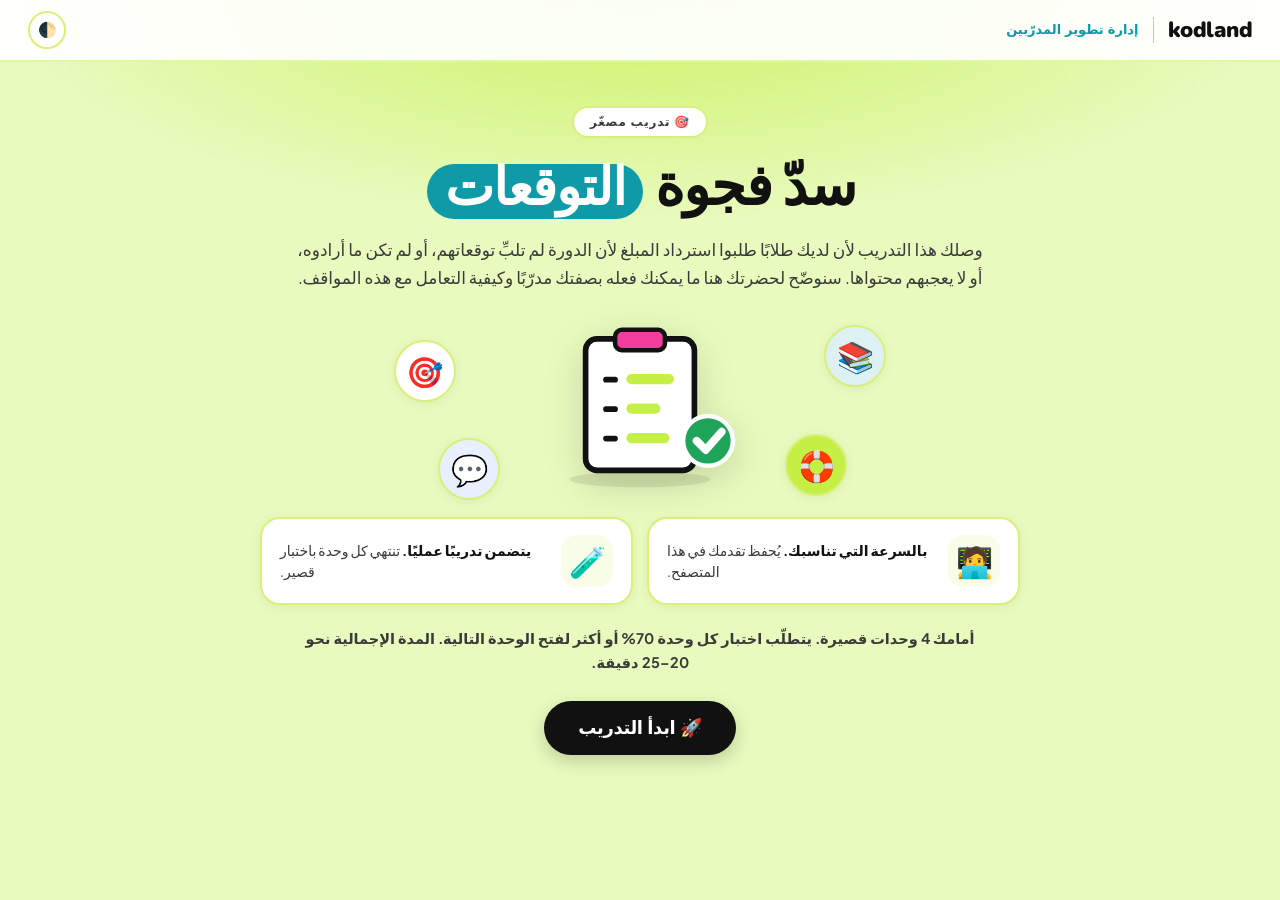
==== commit 9a22ae20: "Add files via upload" ====
--- a/ar.html
+++ b/ar.html
@@ -4,8 +4,11 @@
 <meta charset="UTF-8">
 <meta name="viewport" content="width=device-width, initial-scale=1.0">
 <title>Mini-Training · Expectations — Kodland Tutor Training</title>
-<link href="https://fonts.googleapis.com/css2?family=Baloo+2:wght@600;700;800&family=Inter:wght@400;500;600;700;800&display=swap" rel="stylesheet">
+<link rel="preconnect" href="https://fonts.googleapis.com"><link rel="preconnect" href="https://fonts.gstatic.com" crossorigin>
+<link href="https://fonts.googleapis.com/css2?family=Baloo+2:wght@600;700;800&family=Inter:wght@400;500;600;700;800&family=Nunito:wght@700;800;900&family=Plus+Jakarta+Sans:wght@400;500;600;700;800&display=swap" rel="stylesheet">
 <link rel="stylesheet" href="assets/style.css">
+<link rel="stylesheet" href="assets/theme.css">
+<style>:root,:root[data-theme="dark"]{--pink:#0E9AA7;--pink-d:#0B7A85;--coral:#0E9AA7;--coral-d:#0B7A85}:root:not([data-theme="dark"]){--pink-l:#DDF1F3}</style>
 </head>
 <body>
 
@@ -26,7 +29,12 @@
       <div class="eyebrow" data-i18n="heroEyebrow"></div>
       <h1 data-i18n-html="heroTitle"></h1>
       <p data-i18n="heroIntro"></p>
-      <div class="card"><p data-i18n="heroWork"></p></div>
+      <div class="hero-art" id="heroArt"></div>
+      <div class="hero-cards">
+        <div class="hcard"><span class="hc-ic">🧑‍💻</span><div data-i18n-html="heroCard1"></div></div>
+        <div class="hcard"><span class="hc-ic">🧪</span><div data-i18n-html="heroCard2"></div></div>
+      </div>
+      <p class="hero-work" data-i18n="heroWork" style="font-size:14.5px;font-weight:700"></p>
       <button class="start-btn" onclick="goDashboard()" data-i18n="startBtn"></button>
     </div>
   </div>
@@ -47,7 +55,8 @@
     </div>
   </nav>
   <div class="msec">
-    <div class="slbl">Your learning path</div>
+    <div class="slbl" data-i18n="pathLabel"></div>
+    <div class="pbar"><b id="pbCount">0/6</b><div class="ptrack"><i id="pbFill"></i></div><span data-i18n="pbLabel"></span></div>
     <div class="grid" id="mgrid"></div>
   </div>
 </div>
@@ -80,7 +89,9 @@
 </div>
 
 
-<script>window.PROG_KEY_OVERRIDE='kl-mt-course_expectations-progress';</script>
+<canvas id="confetti"></canvas>
+
+<script>window.PROG_KEY_OVERRIDE='kl-mt-course_expectations-progress'; window.HERO_ART={ill:'report',orbs:['🎯','📚','💬','🛟']};</script>
 <script src="assets/content-ar.js"></script>
 <script src="assets/engine.js"></script>
 </body>
--- a/assets/theme.css
+++ b/assets/theme.css
@@ -0,0 +1,361 @@
+/* ==========================================================================
+   Mini_Training_7_Technical_Issues — visual theme (v2)
+   Loaded AFTER style.css. It re-skins the training with the look of the
+   "Kodland TD Core-EM Training" (lime background, pink accent, big emoji,
+   colourful cards, interactive widgets) and adds the new components used by
+   the content: symCards, flipCards, tabsBlock, stepper, chatMock, ill().
+   To go back to the old look, just remove the <link> to this file.
+   ========================================================================== */
+
+:root{
+  --bg:#E8FABD; --bg2:#F4FCD3; --surface:#FFFFFF; --surface2:#F7FDE6;
+  --border:#D8F07A; --line2:#BFE15A; --nav-b:#DDFAA0;
+  --ink:#111111; --ink2:#3A3A3A; --muted:#6B6F7D;
+  --lime:#C4F046; --lime-d:#AEDD2E; --lime-dd:#5E7F07;
+  --pink:#F03D9E; --pink-d:#D4308A; --pink-l:#FFE4F2;
+  --blue:#3E7BFA; --blue-d:#2A63D8; --blue-l:#E8F0FF;
+  --ok:#1FA45A; --ok-l:#E6F8EE; --orange:#F59E0B; --orange-l:#FFF3DC;
+  --red:#E5484D; --red-l:#FFEBEC; --violet:#8B5CF6; --violet-l:#F0EAFF; --yellow:#FFD34D;
+  --coral:#F03D9E; --coral-d:#D4308A;
+  --text:var(--ink); --text2:var(--ink2); --text-muted:var(--muted);
+  --r:20px; --rsm:12px;
+  --shadow:0 2px 12px rgba(0,0,0,.06); --shadow-h:0 10px 30px rgba(0,0,0,.12);
+  --f-disp:'Nunito','Baloo 2',system-ui,'Segoe UI',Arial,sans-serif;
+  --f-body:'Plus Jakarta Sans','Inter',system-ui,'Segoe UI',Arial,sans-serif;
+}
+[data-theme="dark"]{
+  --bg:#10150C; --bg2:#161D10; --surface:#1B2214; --surface2:#222B19;
+  --border:#34421F; --line2:#4B5F2A; --nav-b:#2B3820;
+  --ink:#F2F5EA; --ink2:#C9D1B8; --muted:#97A082;
+  --blue-l:#1D2A47; --pink-l:#3A1A2C; --ok-l:#14301F; --orange-l:#3A2C10; --red-l:#3A1C1E; --violet-l:#2A2144;
+  --shadow:0 2px 12px rgba(0,0,0,.4); --shadow-h:0 10px 30px rgba(0,0,0,.55);
+}
+
+html{scroll-behavior:smooth}
+body{font-family:var(--f-body);background:var(--bg);color:var(--ink);-webkit-font-smoothing:antialiased}
+body::before{content:"";position:fixed;inset:0 0 auto 0;height:520px;background:radial-gradient(ellipse 70% 60% at 50% 0%,rgba(196,240,70,.75),transparent 70%);pointer-events:none;z-index:0}
+[data-theme="dark"] body::before{background:radial-gradient(ellipse 70% 60% at 50% 0%,rgba(120,170,30,.28),transparent 70%)}
+.screen{position:relative;z-index:1}
+h1,h2,h3,h4,.mh1,.rtitle,.start-btn{font-family:var(--f-disp);font-weight:900;letter-spacing:-.02em}
+::selection{background:var(--lime);color:#111}
+
+/* ---------- Nav ---------- */
+.nav{height:62px;background:rgba(255,255,255,.92);border-bottom:2px solid var(--nav-b)}
+[data-theme="dark"] .nav{background:rgba(16,21,12,.9)}
+.logo-mark{font-family:var(--f-disp);font-weight:900;font-size:22px;color:var(--ink);letter-spacing:-.5px}
+.logo-sub{font-family:var(--f-disp);font-weight:800;font-size:13px;color:var(--pink);max-width:none}
+.logo-div{background:var(--line2)}
+.tbtn{background:var(--surface);border:2px solid var(--border);color:var(--ink)}
+.tbtn:hover{background:var(--lime);border-color:var(--lime-d)}
+#ntag{background:var(--lime);color:#111!important;border-radius:999px;padding:6px 13px;font-weight:800!important;font-size:12.5px!important}
+
+/* ---------- Buttons ---------- */
+.start-btn,.ctabtn,.ix-nextbtn,.bdark{font-family:var(--f-disp);background:var(--ink);color:#fff;border-radius:999px;border:0;font-weight:900;transition:transform .15s,background .15s,box-shadow .15s}
+[data-theme="dark"] .start-btn,[data-theme="dark"] .ctabtn,[data-theme="dark"] .ix-nextbtn,[data-theme="dark"] .bdark{background:var(--lime);color:#111}
+.start-btn:hover,.ctabtn:hover,.ix-nextbtn:hover,.bdark:hover{background:var(--pink);color:#fff;transform:translateY(-2px);box-shadow:0 8px 22px rgba(240,61,158,.28)}
+.start-btn{padding:15px 34px;font-size:18px;box-shadow:0 6px 18px rgba(0,0,0,.18)}
+.bline{border:2px solid var(--line2);background:var(--surface);color:var(--ink);border-radius:999px;font-weight:800}
+
+/* ---------- Home / hero ---------- */
+.hero{padding:44px 24px 24px}
+.hero-inner{max-width:880px}
+.eyebrow{background:var(--surface);border:2px solid var(--border);color:var(--ink2);font-family:var(--f-disp);font-weight:900;font-size:12px;letter-spacing:.07em}
+.hero h1{font-size:clamp(34px,5.6vw,56px);line-height:1.06;color:var(--ink)}
+.h-pill{background:var(--pink);color:#fff;border-radius:999px;padding:0 18px;box-decoration-break:clone;-webkit-box-decoration-break:clone}
+.hero p{color:var(--ink2);font-size:17px;line-height:1.65;max-width:700px}
+.hero .card{max-width:640px;margin:0 auto 22px;background:var(--surface);border:2px solid var(--border);border-radius:var(--r);text-align:center}
+.hero-art{position:relative;height:190px;max-width:560px;margin:2px auto 14px;display:flex;align-items:center;justify-content:center}
+.hero-art .ill{width:230px;height:170px;position:relative;z-index:2;filter:drop-shadow(0 10px 18px rgba(0,0,0,.14));animation:floaty 5s ease-in-out infinite}
+.orb{position:absolute;display:flex;align-items:center;justify-content:center;width:62px;height:62px;border-radius:50%;background:var(--surface);border:2px solid var(--border);font-size:30px;box-shadow:var(--shadow);animation:floaty 4.2s ease-in-out infinite}
+.orb.o1{left:6%;top:14%;animation-delay:.2s}.orb.o2{right:6%;top:6%;animation-delay:.9s;background:var(--pink-l)}
+.orb.o3{left:14%;bottom:2%;animation-delay:1.4s;background:var(--blue-l)}.orb.o4{right:13%;bottom:4%;animation-delay:.5s;background:var(--lime)}
+@keyframes floaty{0%,100%{transform:translateY(0)}50%{transform:translateY(-8px)}}
+.hero-cards{display:grid;grid-template-columns:1fr 1fr;gap:14px;max-width:760px;margin:6px auto 22px;text-align:left}
+.hcard{display:flex;gap:14px;align-items:center;background:var(--surface);border:2px solid var(--border);border-radius:var(--r);padding:16px 18px;box-shadow:var(--shadow);font-size:14px;line-height:1.5;color:var(--ink2)}
+.hcard .hc-ic{flex:0 0 auto;font-size:30px;width:52px;height:52px;border-radius:16px;background:var(--surface2);display:flex;align-items:center;justify-content:center}
+.hcard b{color:var(--ink)}
+@media(max-width:700px){.hero-cards{grid-template-columns:1fr}.hero-art{height:160px}.orb{width:50px;height:50px;font-size:24px}}
+
+/* ---------- Dashboard ---------- */
+.msec{max-width:1040px;padding:6px 24px 70px}
+.slbl{font-family:var(--f-disp);font-weight:900;font-size:13px;letter-spacing:.1em;color:var(--pink);margin:14px 0 12px}
+.pbar{display:flex;align-items:center;gap:16px;background:var(--surface);border:2px solid var(--border);border-radius:999px;padding:12px 20px;margin:4px 0 22px;box-shadow:var(--shadow)}
+.pbar b{font-family:var(--f-disp);font-size:20px;font-weight:900}
+.ptrack{flex:1;height:12px;border-radius:999px;background:var(--surface2);border:1px solid var(--border);overflow:hidden}
+.ptrack i{display:block;height:100%;width:0;border-radius:999px;background:linear-gradient(90deg,var(--lime-d),var(--pink));transition:width .8s cubic-bezier(.2,.8,.2,1)}
+.pbar span{font-weight:800;font-size:13px;color:var(--muted);white-space:nowrap}
+.grid{grid-template-columns:repeat(2,1fr);gap:18px}
+@media(max-width:760px){.grid{grid-template-columns:1fr}}
+.mc{position:relative;border:2px solid var(--border);border-top:7px solid var(--mcol,var(--lime-d));border-radius:24px;box-shadow:var(--shadow);background:var(--surface);overflow:hidden}
+.mc-stripe{display:none}
+.mc:hover:not(.locked){transform:translateY(-5px);box-shadow:var(--shadow-h)}
+.mc.locked{background:repeating-linear-gradient(135deg,var(--surface) 0 18px,var(--surface2) 18px 36px);opacity:.78;filter:saturate(.6);cursor:not-allowed}
+.mc-body{padding:20px 22px 20px;position:relative}
+.mc-num{font-family:var(--f-disp);font-size:12px;font-weight:900;letter-spacing:.09em;text-transform:uppercase;color:var(--muted)}
+.mc-em-circle{display:none}
+.mc-big{display:block;font-size:56px;line-height:1;margin:10px 0 8px;transition:transform .25s}
+.mc:hover:not(.locked) .mc-big{transform:scale(1.12) rotate(-6deg)}
+.mc-title{font-family:var(--f-disp);font-weight:900;font-size:22px;margin:2px 0 6px;color:var(--ink)}
+.mc-desc{font-size:13.5px;line-height:1.55;color:var(--ink2);min-height:62px}
+.mc-foot{margin-top:12px}
+.mc.done{border-right-color:var(--ok);border-bottom-color:var(--ok);border-left-color:var(--ok)}
+.mc.done::after{content:"✓";position:absolute;right:16px;top:16px;width:30px;height:30px;border-radius:50%;background:var(--ok);color:#fff;font-weight:900;display:flex;align-items:center;justify-content:center}
+.badge{font-family:var(--f-disp);font-weight:900;border-radius:999px;padding:7px 14px;font-size:12.5px}
+.badge.br{background:var(--ink);color:#fff}
+.badge.bd{background:var(--ok-l);color:var(--ok);border:1px solid var(--ok)}
+.badge.bl{background:var(--surface2);color:var(--muted);border:1px solid var(--border)}
+
+/* ---------- Module page ---------- */
+.rdbar{position:fixed;top:62px;left:0;right:0;height:4px;background:transparent;z-index:90}
+.rdbar i{display:block;height:100%;width:0;background:linear-gradient(90deg,var(--lime-d),var(--pink));border-radius:0 4px 4px 0;transition:width .12s linear}
+.cbody{max-width:1000px;padding:30px 24px 90px}
+.mhead{display:grid;grid-template-columns:1fr auto;gap:18px;align-items:center}
+@media(max-width:760px){.mhead{grid-template-columns:1fr}.mhead-art{display:none}}
+.meyebrow{font-family:var(--f-disp);font-weight:900;font-size:12.5px;letter-spacing:.09em;text-transform:uppercase;color:var(--pink)}
+.mh1{font-size:clamp(30px,4.6vw,46px);line-height:1.08;margin:6px 0 14px}
+.mh1-em{display:inline-block;margin-right:4px;animation:pop .7s cubic-bezier(.2,1.4,.4,1) both}
+@keyframes pop{from{transform:scale(.3) rotate(-20deg);opacity:0}to{transform:scale(1) rotate(0);opacity:1}}
+.mobj-box{background:var(--surface);border:2px solid var(--border);border-left:7px solid var(--lime-d);border-radius:var(--r);box-shadow:var(--shadow);padding:16px 20px}
+.mobj-ic{background:var(--lime);border-radius:14px}
+.mobj-txt strong{color:var(--lime-dd);font-family:var(--f-disp);letter-spacing:.06em;text-transform:uppercase;font-size:12px}
+[data-theme="dark"] .mobj-txt strong{color:var(--lime)}
+.mhead-art .ill{width:210px;height:160px;filter:drop-shadow(0 10px 16px rgba(0,0,0,.12));animation:floaty 5.5s ease-in-out infinite}
+.learn{display:grid;grid-template-columns:repeat(4,1fr);gap:12px;margin:18px 0 14px}
+@media(max-width:860px){.learn{grid-template-columns:repeat(2,1fr)}}
+.lcard{background:var(--surface);border:2px solid var(--border);border-radius:var(--r);padding:14px 15px;box-shadow:var(--shadow);transition:transform .2s}
+.lcard:hover{transform:translateY(-3px)}
+.lcard span{display:block;font-size:30px;margin-bottom:6px}
+.lcard p{font-size:13px;line-height:1.45;color:var(--ink2);font-weight:600}
+.chips{display:flex;flex-wrap:wrap;gap:8px;margin:6px 0 10px}
+.chip{background:var(--surface);border:2px solid var(--border);border-radius:999px;padding:7px 14px;font-size:13px;font-weight:800;color:var(--ink);cursor:pointer;font-family:inherit;transition:all .15s}
+.chip:hover{background:var(--lime);border-color:var(--lime-d);transform:translateY(-1px)}
+.sec{margin-top:44px;scroll-margin-top:84px}
+.sh{display:flex;align-items:center;gap:14px;margin:0 0 16px}
+.se{flex:0 0 auto;width:54px;height:54px;border-radius:16px;background:var(--surface);border:2px solid var(--border);box-shadow:var(--shadow);display:flex;align-items:center;justify-content:center;font-size:30px}
+.sh h2{font-size:clamp(20px,2.6vw,27px);margin:0;white-space:normal}
+.sh::after{content:"";flex:1;height:5px;border-radius:5px;background:linear-gradient(90deg,var(--lime-d),transparent)}
+.reveal{opacity:0;transform:translateY(18px);transition:opacity .55s ease,transform .55s ease}
+.reveal.in{opacity:1;transform:none}
+@media(prefers-reduced-motion:reduce){.reveal{opacity:1;transform:none;transition:none}.hero-art .ill,.orb,.mhead-art .ill,.mh1-em{animation:none}}
+
+/* ---------- Generic cards, tables, lists ---------- */
+.card{background:var(--surface);border:2px solid var(--border);border-radius:var(--r);box-shadow:var(--shadow);padding:18px 20px;line-height:1.65;font-size:15px;color:var(--ink2);margin-bottom:14px}
+.card p+p{margin-top:10px}
+.card h4{font-size:17px;margin-bottom:8px;color:var(--ink)}
+.card strong{color:var(--ink)}
+.tbl-wrap{overflow-x:auto;border-radius:16px;border:2px solid var(--border);margin-top:12px;background:var(--surface)}
+.tbl-wrap table{border-collapse:collapse;width:100%;font-size:13.5px}
+.tbl-wrap th{background:var(--lime);color:#111;font-family:var(--f-disp);font-weight:900;text-align:left;padding:11px 14px}
+.tbl-wrap td{padding:11px 14px;border-top:1px solid var(--border);vertical-align:top;line-height:1.5;color:var(--ink2)}
+.tbl-wrap tr:nth-child(even) td{background:var(--surface2)}
+.three-col{display:grid;grid-template-columns:repeat(3,1fr);gap:14px}
+@media(max-width:820px){.three-col{grid-template-columns:1fr}}
+.three-col .card:nth-child(1){border-top:7px solid #7EA8FF}.three-col .card:nth-child(2){border-top:7px solid #FFB44D}.three-col .card:nth-child(3){border-top:7px solid #B79DF2}
+
+/* callouts */
+.callout{display:flex;gap:14px;align-items:flex-start;border-radius:var(--r);padding:15px 18px;margin:14px 0;border:2px solid var(--border);background:var(--surface);box-shadow:var(--shadow);line-height:1.6;font-size:14.5px;color:var(--ink2)}
+.co-ic{flex:0 0 auto;font-size:26px;width:46px;height:46px;border-radius:14px;display:flex;align-items:center;justify-content:center;background:var(--surface2)}
+.co-body{flex:1}.co-body strong{color:var(--ink)}
+.co-idea{background:var(--blue-l);border-color:#B9D1FF}.co-idea .co-ic{background:#fff}
+.co-ok{background:var(--ok-l);border-color:#8FE3B4}.co-ok .co-ic{background:#fff}
+.co-danger{background:var(--red-l);border-color:#FFB9BC}.co-danger .co-ic{background:#fff}
+.co-warn{background:var(--orange-l);border-color:#F6D58F}.co-warn .co-ic{background:#fff}
+.co-star{background:#FFF9D6;border-color:#F3DD7A}.co-star .co-ic{background:#fff}
+[data-theme="dark"] .co-ic{background:rgba(255,255,255,.08)!important}
+
+/* do / avoid */
+.doavoid{display:grid;grid-template-columns:1fr 1fr;gap:14px;margin:14px 0}
+@media(max-width:760px){.doavoid{grid-template-columns:1fr}}
+.dobox,.avoidbox{border-radius:var(--r);padding:16px 18px;border:2px solid}
+.dobox{background:var(--ok-l);border-color:#8FE3B4}.avoidbox{background:var(--red-l);border-color:#FFB9BC}
+.dobox h5,.avoidbox h5{font-family:var(--f-disp);font-weight:900;font-size:15px;margin-bottom:8px}
+.dobox h5{color:var(--ok)}.avoidbox h5{color:var(--red)}
+.dobox ul,.avoidbox ul{list-style:none;display:flex;flex-direction:column;gap:7px}
+.dobox li,.avoidbox li{display:flex;gap:9px;font-size:13.5px;line-height:1.5;color:var(--ink2)}
+
+/* numbered list */
+.nc-list{display:flex;flex-direction:column;gap:10px;margin:12px 0}
+.nc-row{display:flex;gap:14px;align-items:flex-start;background:var(--surface);border:2px solid var(--border);border-radius:16px;padding:12px 16px;box-shadow:var(--shadow);line-height:1.55;font-size:14.5px;color:var(--ink2)}
+.nc-num{flex:0 0 auto;width:32px;height:32px;border-radius:50%;background:var(--pink);color:#fff;font-family:var(--f-disp);font-weight:900;display:flex;align-items:center;justify-content:center}
+
+/* icon grid */
+.icon-grid{display:grid;grid-template-columns:repeat(auto-fit,minmax(230px,1fr));gap:14px;margin:14px 0}
+.icon-grid.ig4,.icon-grid.ig2{grid-template-columns:repeat(2,1fr)}.icon-grid.ig6{grid-template-columns:repeat(3,1fr)}
+@media(max-width:760px){.icon-grid.ig4,.icon-grid.ig2,.icon-grid.ig6{grid-template-columns:1fr}}
+.icon-grid-item{background:var(--surface);border:2px solid var(--border);border-radius:var(--r);padding:16px;box-shadow:var(--shadow);transition:transform .2s,box-shadow .2s;font-size:14px;line-height:1.55;color:var(--ink2)}
+.icon-grid-item:hover{transform:translateY(-4px);box-shadow:var(--shadow-h)}
+.igi-ic{font-size:34px;width:60px;height:60px;border-radius:18px;background:var(--surface2);display:flex;align-items:center;justify-content:center;margin-bottom:10px}
+.icon-grid-item:nth-child(5n+1) .igi-ic{background:#E8F0FF}.icon-grid-item:nth-child(5n+2) .igi-ic{background:#FFE4F2}.icon-grid-item:nth-child(5n+3) .igi-ic{background:#FFF3DC}.icon-grid-item:nth-child(5n+4) .igi-ic{background:#E6F8EE}.icon-grid-item:nth-child(5n+5) .igi-ic{background:#F0EAFF}
+.igi-txt strong{color:var(--ink)}
+
+/* step flow */
+.step-flow{display:flex;gap:10px;align-items:stretch;margin:16px 0;flex-wrap:wrap}
+.step-box{flex:1 1 180px;background:var(--surface);border:2px solid var(--border);border-radius:var(--r);padding:16px;text-align:center;box-shadow:var(--shadow);transition:transform .2s}
+.step-box:hover{transform:translateY(-3px)}
+.step-ic{font-size:38px;margin-bottom:6px}.step-lbl{font-weight:800;font-size:13.5px;line-height:1.45;color:var(--ink)}
+.step-arrow{align-self:center;font-size:24px;font-weight:900;color:var(--pink);animation:nudge 1.4s ease-in-out infinite}
+@keyframes nudge{0%,100%{transform:translateX(0)}50%{transform:translateX(5px)}}
+@media(max-width:760px){.step-arrow{display:none}}
+
+/* pattern cards */
+.pattern-row{display:grid;grid-template-columns:repeat(3,1fr);gap:14px;margin:14px 0}
+@media(max-width:820px){.pattern-row{grid-template-columns:1fr}}
+.pattern-card{background:var(--surface);border:2px solid var(--border);border-radius:var(--r);padding:18px;box-shadow:var(--shadow);border-top:7px solid var(--lime-d);transition:transform .2s}
+.pattern-card:hover{transform:translateY(-4px)}
+.pattern-card:nth-child(2){border-top-color:#FFC247}.pattern-card:nth-child(3){border-top-color:var(--red)}
+.pattern-ic{font-size:36px}.pattern-title{font-family:var(--f-disp);font-weight:900;font-size:19px;margin:4px 0}
+.pattern-desc{font-size:13.5px;font-weight:700;color:var(--ink);line-height:1.5}.pattern-note{font-size:13px;color:var(--ink2);margin-top:8px;line-height:1.5}
+
+/* big stat */
+.bigstat{display:flex;align-items:center;gap:18px;background:var(--surface);border:2px solid var(--border);border-radius:var(--r);padding:16px 22px;box-shadow:var(--shadow);margin:14px 0}
+.bigstat-num{font-family:var(--f-disp);font-weight:900;font-size:clamp(34px,5vw,52px);color:var(--pink);white-space:nowrap;line-height:1}
+.bigstat-txt{font-size:15px;line-height:1.55;color:var(--ink2)}
+
+/* accordion (details) */
+.acc-item{background:var(--surface);border:2px solid var(--border);border-radius:16px;margin:9px 0;box-shadow:var(--shadow);overflow:hidden;transition:border-color .2s}
+.acc-item[open]{border-color:var(--lime-d)}
+.acc-item summary{list-style:none;cursor:pointer;padding:14px 18px;font-weight:800;font-size:15px;color:var(--ink);display:flex;align-items:center;gap:10px}
+.acc-item summary::-webkit-details-marker{display:none}
+.acc-item summary::after{content:"＋";margin-left:auto;font-weight:900;color:var(--pink);font-size:20px;transition:transform .2s}
+.acc-item[open] summary::after{content:"－"}
+.acc-item[open] summary{background:var(--surface2)}
+.acc-body{padding:4px 18px 16px;font-size:14px;line-height:1.65;color:var(--ink2)}
+.acc-body p{margin-top:8px}.acc-body strong{color:var(--ink)}
+
+/* ---------- NEW: symptom cards (tap to open) ---------- */
+.sym-grid{display:grid;grid-template-columns:repeat(2,1fr);gap:14px;margin:14px 0;align-items:start}
+@media(max-width:820px){.sym-grid{grid-template-columns:1fr}}
+.sym{background:var(--surface);border:2px solid var(--border);border-left:8px solid var(--sc,var(--lime-d));border-radius:var(--r);box-shadow:var(--shadow);overflow:hidden;transition:box-shadow .2s,transform .2s}
+.sym:hover{box-shadow:var(--shadow-h);transform:translateY(-2px)}
+.sym-head{display:flex;gap:14px;align-items:center;padding:15px 16px;cursor:pointer;width:100%;background:none;border:0;text-align:left;font-family:inherit;color:inherit}
+.sym-ic{flex:0 0 auto;width:56px;height:56px;border-radius:16px;font-size:30px;display:flex;align-items:center;justify-content:center;background:var(--sbg,var(--surface2))}
+.sym-t{flex:1;font-family:var(--f-disp);font-weight:900;font-size:16.5px;line-height:1.25;color:var(--ink)}
+.sym-t small{display:block;font-family:var(--f-body);font-weight:700;font-size:12px;color:var(--muted);margin-top:3px}
+.sym-chev{font-size:18px;color:var(--pink);transition:transform .25s;font-weight:900}
+.sym.open .sym-chev{transform:rotate(180deg)}
+.sym-body{display:none;padding:2px 16px 16px;flex-direction:column;gap:9px}
+.sym.open .sym-body{display:flex;animation:drop .3s ease both}
+@keyframes drop{from{opacity:0;transform:translateY(-6px)}to{opacity:1;transform:none}}
+.sr{display:flex;gap:10px;align-items:flex-start;border-radius:14px;padding:10px 12px;font-size:13.5px;line-height:1.55;color:var(--ink2)}
+.sr b.l{flex:0 0 auto;display:inline-flex;align-items:center;gap:5px;font-family:var(--f-disp);font-weight:900;font-size:11.5px;letter-spacing:.04em;text-transform:uppercase;border-radius:999px;padding:3px 10px;white-space:nowrap}
+.sr .x{flex:1}.sr .x em{color:var(--ink)}
+.sr.see{background:var(--blue-l)}.sr.see b.l{background:var(--blue);color:#fff}
+.sr.do{background:var(--ok-l)}.sr.do b.l{background:var(--ok);color:#fff}
+.sr.say{background:var(--violet-l)}.sr.say b.l{background:var(--violet);color:#fff}
+.sr.rep{background:var(--orange-l)}.sr.rep b.l{background:var(--orange);color:#fff}
+.sr.avoid{background:var(--red-l)}.sr.avoid b.l{background:var(--red);color:#fff}
+.sr.tip{background:#FFF9D6}.sr.tip b.l{background:#E0B400;color:#fff}
+[data-theme="dark"] .sr.tip{background:rgba(224,180,0,.15)}
+.sr .x ul{margin:6px 0 0 18px}.sr .x li{margin:3px 0}
+
+/* ---------- NEW: flip cards ---------- */
+.flip-grid{display:grid;grid-template-columns:repeat(auto-fit,minmax(170px,1fr));gap:14px;margin:14px 0}
+.flip-grid.n5{grid-template-columns:repeat(5,1fr)}.flip-grid.n6{grid-template-columns:repeat(3,1fr)}.flip-grid.n4{grid-template-columns:repeat(4,1fr)}
+@media(max-width:900px){.flip-grid.n5,.flip-grid.n6,.flip-grid.n4{grid-template-columns:repeat(2,1fr)}}
+.flip-b{overflow:auto}
+.flip{perspective:900px;height:178px;cursor:pointer;background:none;border:0;padding:0;font-family:inherit;color:inherit}
+.flip-in{position:relative;width:100%;height:100%;transition:transform .55s cubic-bezier(.3,1.3,.5,1);transform-style:preserve-3d}
+.flip.on .flip-in{transform:rotateY(180deg)}
+.flip-f,.flip-b{position:absolute;inset:0;border-radius:var(--r);border:2px solid var(--border);backface-visibility:hidden;-webkit-backface-visibility:hidden;display:flex;flex-direction:column;align-items:center;justify-content:center;text-align:center;padding:14px;box-shadow:var(--shadow)}
+.flip-f{background:var(--surface)}
+.flip-f .fi{font-size:42px}.flip-f .ft{font-family:var(--f-disp);font-weight:900;font-size:16px;margin-top:6px;color:var(--ink)}
+.flip-f .fh{font-size:11.5px;color:var(--muted);margin-top:6px;font-weight:700}
+.flip-b{transform:rotateY(180deg);background:var(--lime);color:#111;font-size:13.5px;line-height:1.5;font-weight:600}
+.flip-b strong{font-family:var(--f-disp)}
+
+/* ---------- NEW: tabs ---------- */
+.tabs{margin:14px 0}
+.tab-bar{display:flex;gap:8px;flex-wrap:wrap;margin-bottom:12px}
+.tab-btn{flex:1 1 140px;display:flex;align-items:center;justify-content:center;gap:8px;background:var(--surface);border:2px solid var(--border);border-radius:999px;padding:11px 16px;font-family:var(--f-disp);font-weight:900;font-size:15px;cursor:pointer;color:var(--ink);transition:all .15s}
+.tab-btn:hover{background:var(--surface2)}
+.tab-btn.on{background:var(--ink);color:#fff;border-color:var(--ink)}
+[data-theme="dark"] .tab-btn.on{background:var(--lime);color:#111;border-color:var(--lime)}
+.tab-panel{display:none}.tab-panel.on{display:block;animation:drop .3s ease both}
+
+/* ---------- NEW: stepper ---------- */
+.stp{display:grid;grid-template-columns:230px 1fr;background:var(--surface);border:2px solid var(--border);border-radius:var(--r);box-shadow:var(--shadow);overflow:hidden;margin:14px 0}
+@media(max-width:760px){.stp{grid-template-columns:1fr}}
+.stp-l{background:linear-gradient(160deg,#DFF7A0,#BFE3FF);display:flex;flex-direction:column;align-items:center;justify-content:center;padding:22px 12px;min-height:220px}
+.stp-l .big{font-size:86px;line-height:1;animation:pop .5s cubic-bezier(.2,1.4,.4,1) both}
+.stp-l .of{margin-top:12px;font-family:var(--f-disp);font-weight:900;font-size:12px;letter-spacing:.08em;background:#fff;border-radius:999px;padding:4px 12px;color:var(--ink)}
+.stp-r{padding:20px 22px;display:flex;flex-direction:column}
+.stp-r h4{font-size:20px;margin-bottom:8px;color:var(--ink)}
+.stp-body{font-size:14.5px;line-height:1.65;color:var(--ink2);flex:1}
+.stp-body ul{margin:8px 0 0 20px}.stp-body li{margin:4px 0}.stp-body strong{color:var(--ink)}
+.stp-nav{display:flex;align-items:center;gap:8px;margin-top:14px}
+.stp-dots{display:flex;gap:7px;flex:1}
+.stp-dot{width:36px;height:36px;border-radius:50%;border:2px solid var(--border);background:var(--surface);cursor:pointer;font-size:16px;font-family:inherit;transition:all .15s}
+.stp-dot.on{background:var(--lime);border-color:var(--lime-d);transform:scale(1.1)}
+.stp-btn{border:2px solid var(--line2);background:var(--surface);border-radius:999px;padding:9px 16px;font-weight:800;cursor:pointer;font-family:inherit;color:var(--ink)}
+.stp-btn.next{background:var(--ink);color:#fff;border-color:var(--ink)}
+.stp-btn:disabled{opacity:.35;cursor:not-allowed}
+.stp-btn:hover:not(:disabled){background:var(--pink);color:#fff;border-color:var(--pink)}
+
+/* ---------- NEW: chat / phone mock ---------- */
+.chat-wrap{display:grid;grid-template-columns:minmax(260px,330px) 1fr;gap:20px;margin:16px 0;align-items:start}
+@media(max-width:820px){.chat-wrap{grid-template-columns:1fr}}
+.phone{background:#1B1F2A;border-radius:34px;padding:12px;box-shadow:var(--shadow-h);max-width:340px;width:100%;margin:0 auto}
+.ph-top{display:flex;align-items:center;gap:10px;background:#0F7A6A;color:#fff;border-radius:22px 22px 0 0;padding:12px 14px}
+.ph-av{width:36px;height:36px;border-radius:50%;background:#fff;display:flex;align-items:center;justify-content:center;font-size:20px}
+.ph-name{font-weight:800;font-size:14px;line-height:1.2}.ph-name small{display:block;font-weight:600;font-size:11px;opacity:.85}
+.ph-body{background:#EDE6DB;min-height:300px;padding:14px 10px;display:flex;flex-direction:column;gap:9px;border-radius:0 0 22px 22px}
+.bub{max-width:86%;padding:9px 12px;border-radius:14px;font-size:13.2px;line-height:1.45;box-shadow:0 1px 2px rgba(0,0,0,.12);animation:drop .35s ease both;color:#1b1b1b}
+.bub.in{background:#fff;align-self:flex-start;border-top-left-radius:4px}
+.bub.out{background:#DCF8C6;align-self:flex-end;border-top-right-radius:4px}
+.bub small{display:block;font-size:10px;color:#777;margin-top:3px;text-align:right}
+.bub.fb{align-self:stretch;max-width:100%;border-radius:12px;font-weight:600;text-align:left}
+.bub.fb.good{background:#D8F8E4;border:2px solid #36B873}.bub.fb.bad{background:#FFE3E4;border:2px solid #E5484D}
+.chat-q h4{font-size:18px;margin-bottom:6px;color:var(--ink)}.chat-q p{font-size:14px;color:var(--ink2);margin-bottom:12px;line-height:1.55}
+.chat-opts{display:flex;flex-direction:column;gap:10px}
+.chat-opt{background:var(--surface);border:2px solid var(--border);border-radius:16px;padding:12px 14px;text-align:left;font-family:inherit;font-size:13.5px;line-height:1.5;color:var(--ink2);cursor:pointer;transition:all .15s}
+.chat-opt:hover:not(:disabled){background:var(--surface2);border-color:var(--lime-d);transform:translateX(3px)}
+.chat-opt b{display:inline-flex;width:24px;height:24px;border-radius:50%;background:var(--ink);color:#fff;font-size:12px;align-items:center;justify-content:center;margin-right:8px}
+.chat-opt.used{opacity:.55}.chat-opt.good,.chat-opt.good:hover{border-color:#36B873!important;background:var(--ok-l)!important;opacity:1}.chat-opt.bad,.chat-opt.bad:hover{border-color:var(--red)!important;background:var(--red-l)!important;opacity:1}
+.chat-opt:disabled{cursor:default}
+.chat-again{margin-top:10px;background:none;border:2px solid var(--line2);border-radius:999px;padding:8px 16px;font-weight:800;font-family:inherit;cursor:pointer;color:var(--ink);display:none}
+
+/* ---------- NEW: timeline "clock" ---------- */
+.rclock{display:grid;grid-template-columns:repeat(4,1fr);gap:0;margin:16px 0;position:relative}
+@media(max-width:820px){.rclock{grid-template-columns:1fr;gap:12px}}
+.rc{position:relative;padding:0 8px;text-align:center}
+.rc::before{content:"";position:absolute;top:30px;left:-50%;width:100%;height:4px;background:var(--lime-d);z-index:0}
+.rc:first-child::before{display:none}
+@media(max-width:820px){.rc::before{display:none}}
+.rc-dot{position:relative;z-index:1;width:62px;height:62px;border-radius:50%;margin:0 auto 10px;background:var(--surface);border:3px solid var(--lime-d);display:flex;align-items:center;justify-content:center;font-size:28px;box-shadow:var(--shadow)}
+.rc-when{font-family:var(--f-disp);font-weight:900;font-size:12px;letter-spacing:.06em;text-transform:uppercase;color:var(--pink)}
+.rc-t{font-weight:800;font-size:14px;color:var(--ink);margin:2px 0}.rc-d{font-size:12.5px;color:var(--ink2);line-height:1.45}
+
+/* ---------- Illustrations ---------- */
+.ill{display:inline-block;line-height:0}
+.ill svg{width:100%;height:100%;display:block}
+
+/* ---------- Simulation embed ---------- */
+.sim-embed-tag{background:var(--pink);font-family:var(--f-disp)}
+.sim-embed iframe{border:2px solid var(--border);border-radius:20px;height:560px}
+@media(max-width:760px){.sim-embed iframe{height:520px}}
+
+/* ---------- Module check ---------- */
+.ix-wrap{background:var(--surface);border:2px solid var(--border);border-radius:24px;box-shadow:var(--shadow);padding:22px 24px;margin-top:34px}
+.ix-badge{background:var(--lime);color:#111;font-family:var(--f-disp);font-weight:900;border-radius:999px;padding:6px 14px;font-size:12.5px}
+.ix-title{font-family:var(--f-disp);font-weight:900;font-size:22px;margin:12px 0 4px;color:var(--ink)}
+.ix-instr{font-size:15px;line-height:1.6;color:var(--ink2);margin-bottom:12px;font-weight:600}
+.ix-bar{height:10px;border-radius:999px;background:var(--surface2);border:1px solid var(--border);overflow:hidden;margin:10px 0 14px}
+.ix-bar i{display:block;height:100%;border-radius:999px;background:linear-gradient(90deg,var(--lime-d),var(--pink));transition:width .5s}
+.ix-card{background:var(--surface);border:2px solid var(--border);border-radius:16px;padding:13px 16px;margin:9px 0;cursor:pointer;font-size:14.5px;line-height:1.5;color:var(--ink2);transition:all .15s}
+.ix-card:hover:not(.locked){background:var(--surface2);border-color:var(--lime-d);transform:translateX(3px)}
+.ix-card.ok,.ix-card.correct{background:var(--ok-l);border-color:var(--ok)}
+.ix-card.bad,.ix-card.wrong{background:var(--red-l);border-color:var(--red)}
+.ix-zones{display:grid;grid-template-columns:repeat(auto-fit,minmax(200px,1fr));gap:10px;margin-top:12px}
+.ix-zone-btn{background:var(--surface);border:2px solid var(--border);border-radius:16px;padding:12px 14px;font-weight:800;font-family:inherit;cursor:pointer;color:var(--ink);transition:all .15s;line-height:1.4}
+.ix-zone-btn:hover:not(:disabled){background:var(--lime);border-color:var(--lime-d);transform:translateY(-2px)}
+.ix-fb{border-radius:16px;padding:13px 16px;margin-top:12px;font-weight:600;line-height:1.55;font-size:14.5px}
+.ix-fb.ok{background:var(--ok-l);border:2px solid var(--ok);color:var(--ink)}.ix-fb.bad{background:var(--red-l);border:2px solid var(--red);color:var(--ink)}
+.ix-progress{margin-top:12px;font-weight:800;font-size:13px;color:var(--muted)}
+
+/* ---------- Results ---------- */
+.rbody{text-align:center;max-width:620px;margin:60px auto;background:var(--surface);border:2px solid var(--border);border-radius:28px;box-shadow:var(--shadow-h);padding:40px 28px}
+.remi{font-size:84px;animation:pop .6s cubic-bezier(.2,1.4,.4,1) both}
+.rtitle{font-size:30px;margin:8px 0}.rpct{font-family:var(--f-disp);font-weight:900;font-size:64px;line-height:1.1}
+.rpct.pass{color:var(--ok)}.rpct.fail{color:var(--red)}
+.rsub{font-size:15.5px;color:var(--ink2);margin:10px 0 22px;line-height:1.6}
+#confetti{position:fixed;inset:0;width:100%;height:100%;pointer-events:none;z-index:9999}
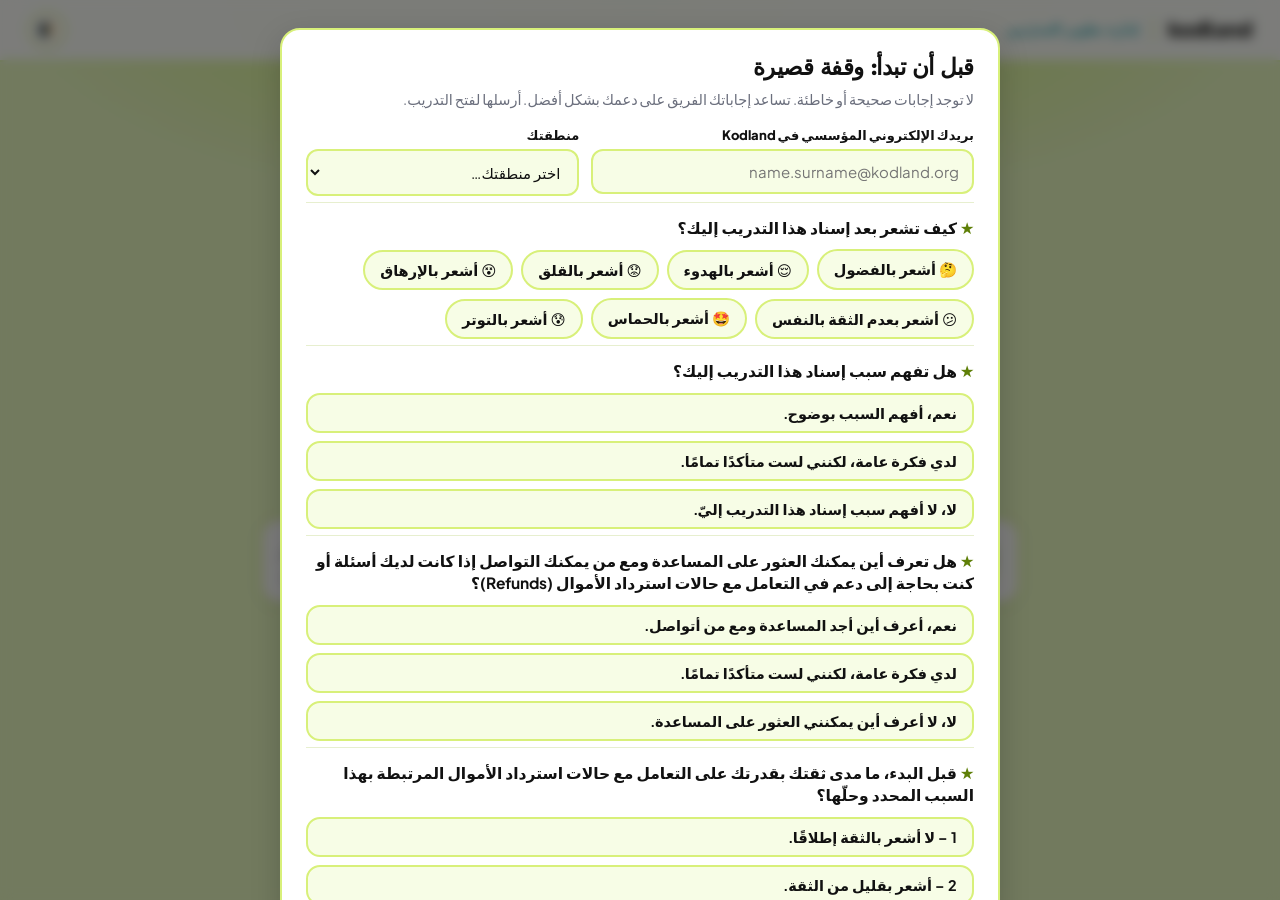
==== commit 20299cab: "Add files via upload" ====
--- a/ar.html
+++ b/ar.html
@@ -94,5 +94,6 @@
 <script>window.PROG_KEY_OVERRIDE='kl-mt-course_expectations-progress'; window.HERO_ART={ill:'report',orbs:['🎯','📚','💬','🛟']};</script>
 <script src="assets/content-ar.js"></script>
 <script src="assets/engine.js"></script>
+<script src="assets/surveys.js"></script>
 </body>
 </html>
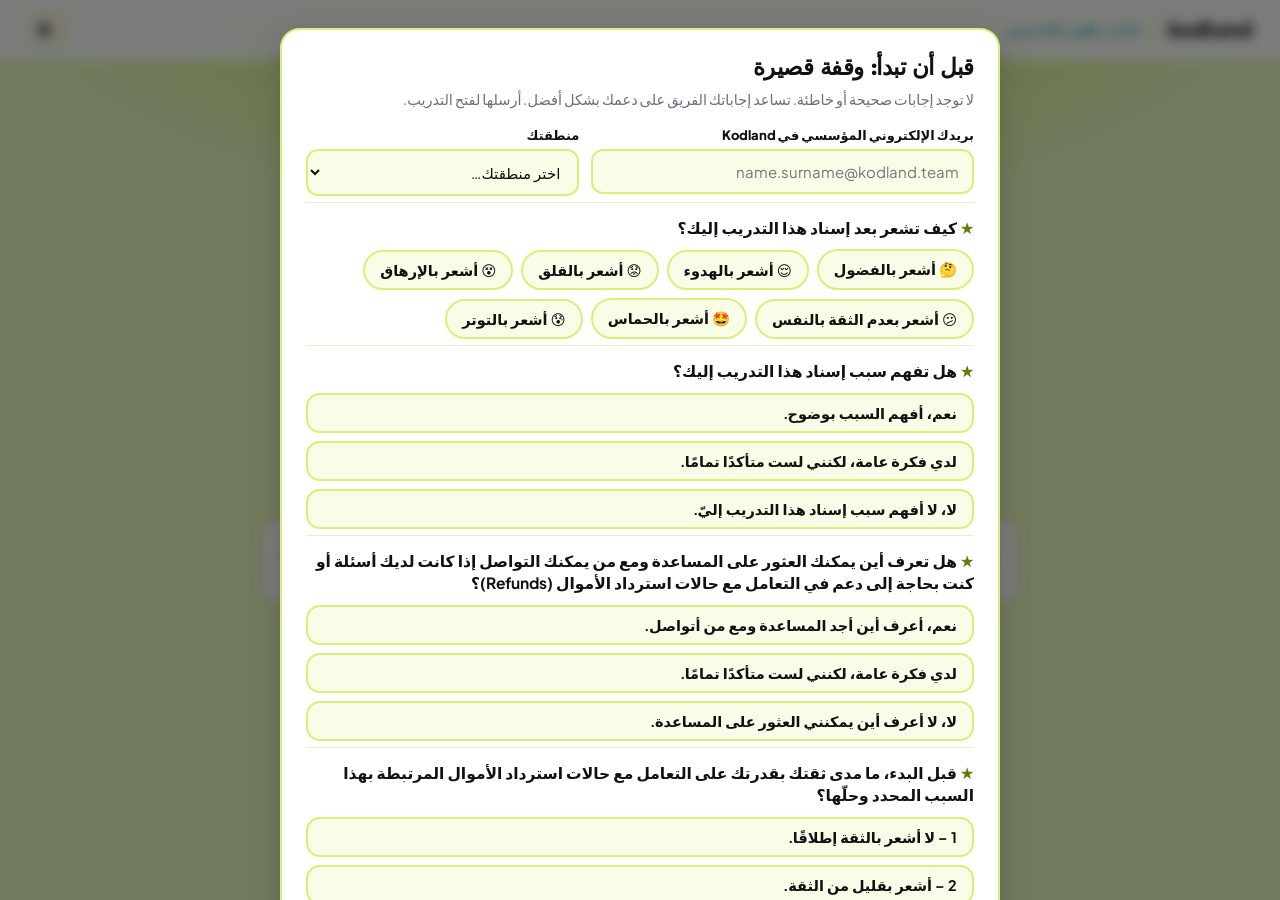
==== commit 39d375f4: "Add files via upload" ====
--- a/ar.html
+++ b/ar.html
@@ -93,7 +93,7 @@
 
 <script>window.PROG_KEY_OVERRIDE='kl-mt-course_expectations-progress'; window.HERO_ART={ill:'report',orbs:['🎯','📚','💬','🛟']};</script>
 <script src="assets/content-ar.js"></script>
+<script src="assets/surveys-v2.js"></script>
 <script src="assets/engine.js"></script>
-<script src="assets/surveys.js"></script>
 </body>
 </html>
